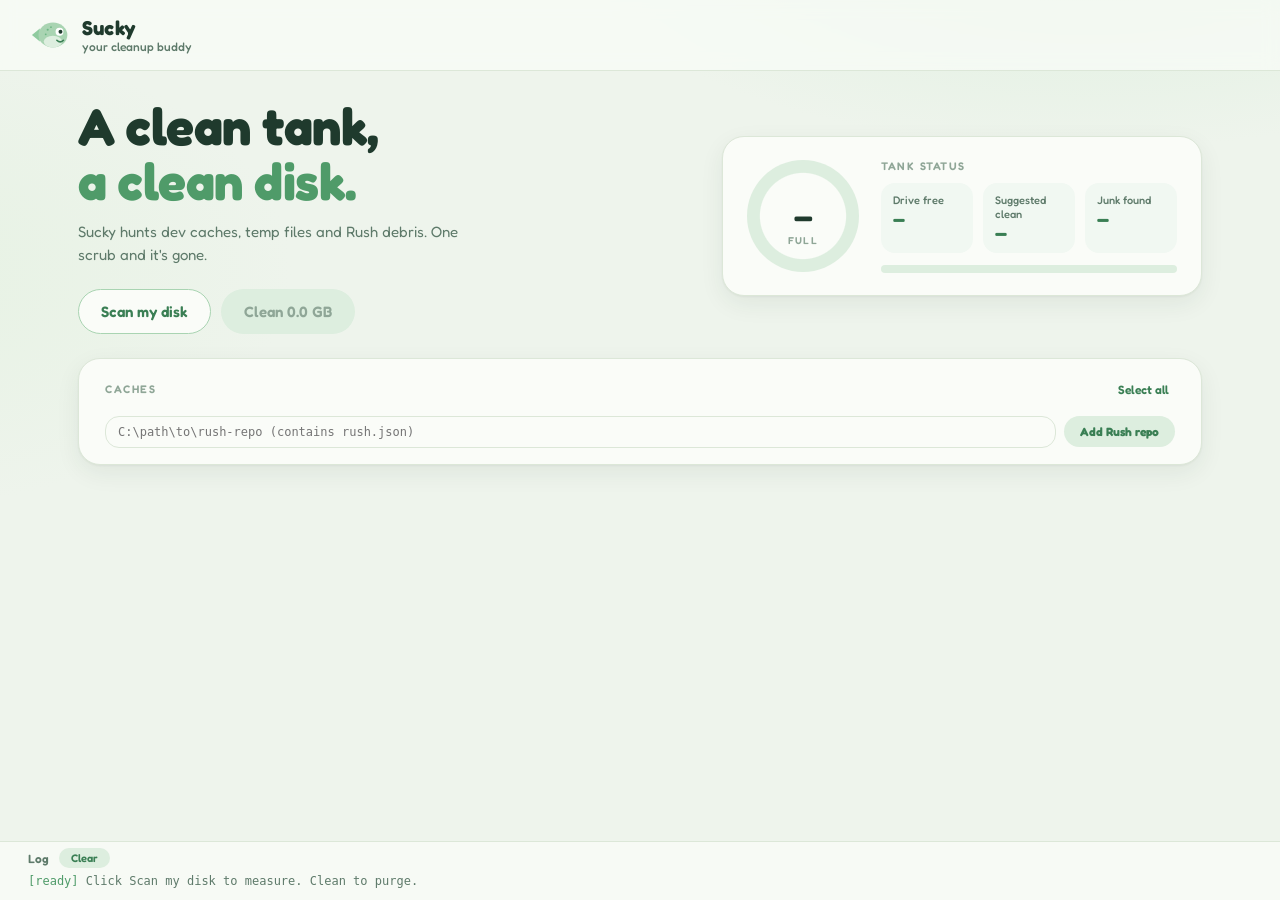
==== src/index.html @ c47ea3a5 "Rewrite as Tauri v2 app (soft-green design, real cache scan/clean backend)" ====
<!doctype html>
<html lang="en">
<head>
<meta charset="utf-8">
<meta name="viewport" content="width=device-width, initial-scale=1">
<title>Sucky — Cache Cleaner</title>
<style>
  /* ---------- Design tokens: soft green ---------- */
  @font-face {
    font-family: "Fredoka";
    src: url("fredoka-variable.ttf") format("truetype");
    font-weight: 300 700;
    font-display: swap;
  }
  :root {
    --bg:          #EEF4EC;
    --bg-2:        #E4EEE1;
    --surface:     #FAFCF8;
    --line:        #DCE7D8;
    --ink:         #1F3A2D;
    --ink-soft:    #5E7A6A;
    --ink-faint:   #8FA697;

    --green-50:    #F1F8F2;
    --green-100:   #DDEEDF;
    --green-300:   #A9D4B2;
    --green-500:   #6DB784;
    --green-600:   #4F9B69;
    --green-700:   #3A7F54;

    --warn-bg:     #FFF4DC;
    --warn-ink:    #9A6A12;
    --danger:      #D9694A;

    --radius-lg:   22px;
    --radius-md:   14px;
    --shadow:      0 1px 2px rgba(31,58,45,.05), 0 8px 24px rgba(31,58,45,.07);
    --font: "Fredoka", "Nunito", "Segoe UI Variable", "Segoe UI", system-ui, sans-serif;
    --mono: "Cascadia Mono", "JetBrains Mono", Consolas, monospace;
  }

  * { box-sizing: border-box; margin: 0; }
  html, body { height: 100%; }
  body {
    font-family: var(--font);
    color: var(--ink);
    background:
      radial-gradient(900px 400px at 85% -10%, #DCEFDD 0%, transparent 60%),
      radial-gradient(700px 400px at -10% 30%, #E6F2E3 0%, transparent 60%),
      var(--bg);
    display: flex; flex-direction: column;
    -webkit-font-smoothing: antialiased;
    user-select: none;
  }

  /* ---------- Top bar ---------- */
  .topbar {
    display: flex; align-items: center; gap: 12px;
    padding: 14px 28px;
    background: rgba(250,252,248,.7);
    backdrop-filter: blur(8px);
    border-bottom: 1px solid var(--line);
  }
  .brand-mark { width: 42px; height: 42px; flex: none; }
  .brand h1 { font-size: 20px; font-weight: 700; letter-spacing: .2px; line-height: 1.1; }
  .brand p  { font-size: 12px; color: var(--ink-soft); font-weight: 500; }

  /* ---------- Layout ---------- */
  main {
    flex: 1; overflow: auto;
    width: min(1180px, 100%); margin: 0 auto;
    padding: 28px 28px 12px;
    display: grid; gap: 24px;
    align-content: start;
  }
  .hero {
    display: grid; grid-template-columns: 1fr minmax(340px, 480px);
    gap: 28px; align-items: center;
  }
  @media (max-width: 860px) { .hero { grid-template-columns: 1fr; } }

  .hero h2 {
    font-size: clamp(34px, 4.4vw, 52px);
    line-height: 1.05; font-weight: 700; letter-spacing: -.5px;
  }
  .hero h2 span { color: var(--green-600); }
  .hero p { margin-top: 12px; color: var(--ink-soft); font-size: 15px; line-height: 1.55; max-width: 46ch; }

  .actions { display: flex; gap: 10px; margin-top: 22px; flex-wrap: wrap; }
  .btn {
    font: inherit; font-weight: 600; font-size: 15px;
    padding: 12px 22px; border-radius: 999px; border: 1.5px solid transparent;
    cursor: pointer; transition: transform .12s ease, box-shadow .2s ease, background .2s ease;
  }
  .btn:active { transform: translateY(1px) scale(.99); }
  .btn:focus-visible { outline: 3px solid var(--green-300); outline-offset: 2px; }
  .btn-ghost { background: var(--surface); color: var(--green-700); border-color: var(--green-300); }
  .btn-ghost:hover { background: var(--green-50); }
  .btn-primary {
    background: linear-gradient(180deg, var(--green-500), var(--green-600));
    color: #fff; box-shadow: 0 6px 16px rgba(79,155,105,.35);
  }
  .btn-primary:hover { box-shadow: 0 8px 22px rgba(79,155,105,.45); transform: translateY(-1px); }
  .btn-primary:disabled { background: var(--green-100); color: var(--ink-faint); box-shadow: none; cursor: not-allowed; transform: none; }

  /* ---------- Tank status card ---------- */
  .tank {
    background: var(--surface); border: 1px solid var(--line);
    border-radius: var(--radius-lg); box-shadow: var(--shadow);
    padding: 22px 24px;
    display: grid; grid-template-columns: auto 1fr; gap: 22px; align-items: center;
  }
  .gauge {
    --pct: 99;
    width: 112px; height: 112px; border-radius: 50%;
    background:
      radial-gradient(closest-side, var(--surface) 76%, transparent 78% 100%),
      conic-gradient(var(--gauge-color, var(--danger)) calc(var(--pct) * 1%), var(--green-100) 0);
    display: grid; place-items: center; position: relative;
    transition: background .8s ease;
  }
  .gauge b { font-size: 28px; line-height: 1; }
  .gauge small {
    position: absolute; bottom: 26px; font-size: 10px; letter-spacing: .12em;
    text-transform: uppercase; color: var(--ink-faint); font-weight: 600;
  }
  .tank-head { font-size: 11px; letter-spacing: .14em; text-transform: uppercase; color: var(--ink-faint); font-weight: 600; margin-bottom: 10px; }
  .stats { display: grid; grid-template-columns: repeat(3, 1fr); gap: 10px; }
  .stat { background: var(--green-50); border-radius: var(--radius-md); padding: 10px 12px; }
  .stat span { display: block; font-size: 11px; color: var(--ink-soft); font-weight: 500; }
  .stat strong { font-size: 18px; color: var(--green-700); font-variant-numeric: tabular-nums; }
  .bar { height: 8px; border-radius: 99px; background: var(--green-100); margin-top: 12px; overflow: hidden; }
  .bar i { display: block; height: 100%; width: 0%; border-radius: inherit; background: linear-gradient(90deg, var(--green-300), var(--green-500)); transition: width .5s ease; }

  /* ---------- Cache list ---------- */
  .panel {
    background: var(--surface); border: 1px solid var(--line);
    border-radius: var(--radius-lg); box-shadow: var(--shadow);
    padding: 8px 12px 12px;
  }
  .panel-head {
    display: flex; justify-content: space-between; align-items: center;
    padding: 14px 14px 8px;
    font-size: 11px; letter-spacing: .14em; text-transform: uppercase; color: var(--ink-faint); font-weight: 600;
  }
  .panel-head button { font: inherit; font-size: 12px; letter-spacing: 0; text-transform: none; color: var(--green-700); background: none; border: 0; cursor: pointer; font-weight: 600; }
  .panel-head button:hover { text-decoration: underline; }

  .row {
    display: grid; grid-template-columns: 28px 1fr auto auto; gap: 14px; align-items: center;
    padding: 14px; border-radius: var(--radius-md);
    transition: background .15s ease; cursor: pointer;
  }
  .row + .row { margin-top: 2px; }
  .row:hover { background: var(--green-50); }
  .row.is-on { background: var(--green-50); }
  .row.unavailable { opacity: .75; }

  /* custom checkbox */
  .check { appearance: none; width: 22px; height: 22px; border-radius: 7px; border: 2px solid var(--green-300); background: var(--surface); display: grid; place-items: center; cursor: pointer; transition: all .15s ease; }
  .check::after { content: ""; width: 10px; height: 6px; border-left: 2.5px solid #fff; border-bottom: 2.5px solid #fff; transform: rotate(-45deg) scale(0); transition: transform .15s ease; margin-top: -2px; }
  .check:checked { background: var(--green-600); border-color: var(--green-600); }
  .check:checked::after { transform: rotate(-45deg) scale(1); }
  .check:focus-visible { outline: 3px solid var(--green-300); outline-offset: 2px; }
  .check:disabled { border-color: var(--line); cursor: not-allowed; }

  .row-title { font-weight: 600; font-size: 15px; }
  .row-path  { font-family: var(--mono); font-size: 11.5px; color: var(--ink-faint); margin-top: 3px; overflow: hidden; text-overflow: ellipsis; white-space: nowrap; }
  .chip { font-size: 11.5px; font-weight: 600; padding: 4px 10px; border-radius: 99px; background: var(--warn-bg); color: var(--warn-ink); white-space: nowrap; }
  .size { min-width: 88px; text-align: right; font-weight: 600; color: var(--ink-soft); font-variant-numeric: tabular-nums; }

  /* Rush repos section */
  .rush-head { display: flex; gap: 8px; align-items: center; padding: 10px 14px 4px; }
  .rush-head input {
    flex: 1; font: 12px var(--mono); padding: 8px 12px; border-radius: var(--radius-md);
    border: 1.5px solid var(--line); background: var(--surface); color: var(--ink); outline: none;
  }
  .rush-head input:focus { border-color: var(--green-300); }
  .rush-head button { font: inherit; font-size: 12px; font-weight: 700; padding: 8px 16px; border-radius: 99px; border: 0; background: var(--green-100); color: var(--green-700); cursor: pointer; }
  .rush-head button:hover { background: var(--green-300); }
  .remove-rush { font: inherit; font-size: 13px; font-weight: 700; color: var(--ink-faint); background: none; border: 0; cursor: pointer; padding: 4px 8px; border-radius: 8px; }
  .remove-rush:hover { color: var(--danger); background: var(--warn-bg); }

  /* ---------- Confirm modal ---------- */
  .modal-backdrop {
    position: fixed; inset: 0; background: rgba(31,58,45,.35); backdrop-filter: blur(2px);
    display: none; place-items: center; z-index: 10;
  }
  .modal-backdrop.show { display: grid; animation: fade .15s ease; }
  @keyframes fade { from { opacity: 0 } to { opacity: 1 } }
  .modal {
    background: var(--surface); border-radius: var(--radius-lg); box-shadow: 0 24px 60px rgba(31,58,45,.35);
    padding: 24px 26px; width: min(480px, 90vw); border: 1px solid var(--line);
  }
  .modal h3 { font-size: 18px; letter-spacing: -.2px; }
  .modal ul { margin: 12px 0; padding-left: 18px; color: var(--ink-soft); font-size: 13px; }
  .modal ul li { margin: 3px 0; }
  .modal-total { font-weight: 700; font-size: 15px; color: var(--green-700); margin-bottom: 6px; }
  .modal-actions { display: flex; gap: 10px; justify-content: flex-end; margin-top: 14px; }
  .btn-danger { background: var(--danger); color: #fff; }

  /* ---------- Log ---------- */
  .log { border-top: 1px solid var(--line); background: rgba(250,252,248,.8); }
  .log-bar { display: flex; align-items: center; gap: 10px; padding: 6px 28px; font-size: 12px; color: var(--ink-soft); font-weight: 600; }
  .log-bar button { font: inherit; font-size: 11px; font-weight: 600; background: var(--green-100); color: var(--green-700); border: 0; border-radius: 99px; padding: 3px 12px; cursor: pointer; }
  .log pre { font-family: var(--mono); font-size: 12px; color: var(--ink-soft); padding: 0 28px 12px; max-height: 84px; overflow: auto; }
  .log pre em { color: var(--green-600); font-style: normal; }
</style>
</head>
<body>

<header class="topbar">
  <svg class="brand-mark" viewBox="0 0 64 64" aria-hidden="true">
    <path d="M6 32 L18 22 L18 42 Z" fill="#8FCB9F"/>
    <ellipse cx="38" cy="32" rx="22" ry="19" fill="#A9D4B2"/>
    <ellipse cx="38" cy="42" rx="14" ry="9" fill="#DDEEDF"/>
    <circle cx="48" cy="27" r="6" fill="#fff"/><circle cx="49.5" cy="27" r="3" fill="#1F3A2D"/>
    <path d="M44 40 q5 5 10 0" stroke="#3A7F54" stroke-width="2.5" fill="none" stroke-linecap="round"/>
    <circle cx="30" cy="24" r="1.6" fill="#6DB784"/><circle cx="35" cy="20" r="1.3" fill="#6DB784"/><circle cx="27" cy="31" r="1.4" fill="#6DB784"/>
  </svg>
  <div class="brand">
    <h1>Sucky</h1>
    <p>your cleanup buddy</p>
  </div>
</header>

<main>
  <section class="hero">
    <div>
      <h2>A clean tank,<br><span>a clean disk.</span></h2>
      <p>Sucky hunts dev caches, temp files and Rush debris. One scrub and it's gone.</p>
      <div class="actions">
        <button class="btn btn-ghost" id="scan">Scan my disk</button>
        <button class="btn btn-primary" id="clean" disabled>Clean 0.0 GB</button>
      </div>
    </div>

    <aside class="tank" aria-label="Tank status">
      <div class="gauge" id="gauge" style="--pct:0">
        <b id="gaugePct">—</b><small>Full</small>
      </div>
      <div>
        <div class="tank-head">Tank status</div>
        <div class="stats">
          <div class="stat"><span>Drive free</span><strong id="free">—</strong></div>
          <div class="stat"><span>Suggested clean</span><strong id="sugg">—</strong></div>
          <div class="stat"><span>Junk found</span><strong id="junk">—</strong></div>
        </div>
        <div class="bar"><i id="bar"></i></div>
      </div>
    </aside>
  </section>

  <section class="panel" aria-label="Caches">
    <div class="panel-head">
      <span>Caches</span>
      <button id="toggleAll" type="button">Select all</button>
    </div>
    <div id="rows"></div>
    <div class="rush-head">
      <input id="repoInput" placeholder="C:\path\to\rush-repo (contains rush.json)" spellcheck="false">
      <button id="addRepo" type="button">Add Rush repo</button>
    </div>
    <div id="rushRows"></div>
  </section>
</main>

<footer class="log">
  <div class="log-bar">Log <button type="button" id="clearLog">Clear</button></div>
  <pre id="log"><em>[ready]</em> Click Scan my disk to measure. Clean to purge.</pre>
</footer>

<!-- Confirm modal -->
<div class="modal-backdrop" id="modal" role="dialog" aria-modal="true" aria-label="Confirm clean">
  <div class="modal">
    <h3>Scrub these? This can't be undone.</h3>
    <ul id="modalList"></ul>
    <div class="modal-total" id="modalTotal"></div>
    <div class="modal-actions">
      <button class="btn btn-ghost" id="modalCancel" type="button">Keep</button>
      <button class="btn btn-primary btn-danger" id="modalConfirm" type="button">Scrub it</button>
    </div>
  </div>
</div>

<script>
  const { invoke } = window.__TAURI__.core;
  const $ = (id) => document.getElementById(id);
  const fmtSize = (b) => {
    const KB = 1024, MB = KB * 1024, GB = MB * 1024;
    if (b >= GB) return (b / GB).toFixed(1) + ' GB';
    if (b >= MB) return (b / MB).toFixed(1) + ' MB';
    if (b >= KB) return (b / KB).toFixed(1) + ' KB';
    return b + ' B';
  };
  const stamp = () => new Date().toLocaleTimeString('en-GB', { hour12: false });
  const log = (msg) => { const pre = $('log'); pre.innerHTML += `\n<em>[${stamp()}]</em> ${msg}`; pre.scrollTop = pre.scrollHeight; };

  let state = { targets: [], rushRepos: [], driveTotal: 0, driveFree: 0, busy: false };

  function selectedBytes() {
    let t = state.targets.filter(t => t.checked && t.available).reduce((s, t) => s + (t.sizeBytes || 0), 0);
    t += state.rushRepos.filter(r => r.checked).reduce((s, r) => s + (r.sizeBytes || 0), 0);
    return t;
  }
  function suggestedBytes() {
    const big = (b) => (b || 0) >= 100 * 1024 * 1024;
    let t = state.targets.filter(t => t.available && big(t.sizeBytes)).reduce((s, t) => s + t.sizeBytes, 0);
    t += state.rushRepos.filter(r => big(r.sizeBytes)).reduce((s, r) => s + r.sizeBytes, 0);
    return t;
  }
  function totalBytes() {
    return state.targets.reduce((s, t) => s + (t.sizeBytes || 0), 0) + state.rushRepos.reduce((s, r) => s + (r.sizeBytes || 0), 0);
  }

  function renderGauge() {
    const total = state.driveTotal, free = state.driveFree;
    if (!total) return;
    const used = Math.max(0, total - free);
    const pct = Math.round((used / total) * 100);
    const gauge = $('gauge');
    gauge.style.setProperty('--pct', pct);
    gauge.style.setProperty('--gauge-color', pct >= 90 ? 'var(--danger)' : 'var(--green-500)');
    $('gaugePct').textContent = pct + '%';
    $('free').textContent = fmtSize(free);
    $('sugg').textContent = fmtSize(suggestedBytes());
    $('junk').textContent = fmtSize(totalBytes());
    const bar = $('bar'); bar.style.width = Math.min(100, (totalBytes() / Math.max(total, 1)) * 100 * 2) + '%';
  }

  function updateCleanButton() {
    const sel = selectedBytes();
    $('clean').textContent = `Clean ${(sel / 1e9).toFixed(1)} GB`;
    $('clean').disabled = sel === 0 || state.busy;
  }

  function renderRows() {
    const container = $('rows');
    container.innerHTML = '';
    for (const t of state.targets) {
      const row = document.createElement('label');
      row.className = 'row' + (t.checked ? ' is-on' : '') + (t.available ? '' : ' unavailable');
      row.innerHTML = `
        <input class="check" type="checkbox" ${t.checked ? 'checked' : ''} ${t.available ? '' : 'disabled'}>
        <div>
          <div class="row-title">${t.label}${t.note ? ` <span style="color:var(--ink-faint);font-weight:500">${t.note}</span>` : ''}</div>
          ${t.path ? `<div class="row-path">${t.path}</div>` : ''}
        </div>
        <span>${t.available ? '' : '<span class="chip">unavailable</span>'}</span>
        <span class="size">${t.sizeBytes != null ? fmtSize(t.sizeBytes) + ' · ' + (t.fileCount ?? 0).toLocaleString() + ' files' : '—'}</span>`;
      const box = row.querySelector('.check');
      box.addEventListener('change', () => { t.checked = box.checked; row.classList.toggle('is-on', t.checked); updateCleanButton(); renderGauge(); });
      container.appendChild(row);
    }

    const rush = $('rushRows');
    rush.innerHTML = '';
    for (const r of state.rushRepos) {
      const row = document.createElement('label');
      row.className = 'row' + (r.checked ? ' is-on' : '');
      row.innerHTML = `
        <input class="check" type="checkbox" ${r.checked ? 'checked' : ''}>
        <div>
          <div class="row-title">Rush repo</div>
          <div class="row-path">${r.path}</div>
        </div>
        <button class="remove-rush" type="button" title="Remove from list">✕</button>
        <span class="size">${r.sizeBytes != null ? fmtSize(r.sizeBytes) + ' · ' + (r.fileCount ?? 0).toLocaleString() + ' files' : '—'}</span>`;
      const box = row.querySelector('.check');
      box.addEventListener('change', () => { r.checked = box.checked; row.classList.toggle('is-on', r.checked); updateCleanButton(); renderGauge(); });
      row.querySelector('.remove-rush').addEventListener('click', async (e) => {
        e.preventDefault();
        await invoke('remove_rush_repo', { path: r.path });
        log(`removed repo ${r.path}`);
        await scan();
      });
      rush.appendChild(row);
    }
  }

  async function scan() {
    if (state.busy) return;
    state.busy = true;
    $('scan').disabled = true;
    $('clean').disabled = true;
    $('scan').textContent = 'Scanning…';
    try {
      const r = await invoke('scan_targets');
      state.targets = r.targets;
      state.rushRepos = r.rush_repos;
      state.driveTotal = r.drive_total ?? 0;
      state.driveFree = r.drive_free ?? 0;
      renderRows();
      renderGauge();
      updateCleanButton();
      log('scan complete');
    } catch (e) {
      log('scan failed: ' + e);
    } finally {
      state.busy = false;
      $('scan').disabled = false;
      $('scan').textContent = 'Scan my disk';
      updateCleanButton();
    }
  }

  function openConfirm() {
    const items = [
      ...state.targets.filter(t => t.checked && t.available).map(t => `${t.label} — ${fmtSize(t.sizeBytes || 0)}`),
      ...state.rushRepos.filter(r => r.checked).map(r => `rush purge: ${r.path} — ${fmtSize(r.sizeBytes || 0)}`),
    ];
    $('modalList').innerHTML = items.map(i => `<li>${i}</li>`).join('');
    $('modalTotal').textContent = `Total: ${fmtSize(selectedBytes())}`;
    $('modal').classList.add('show');
  }
  const closeModal = () => $('modal').classList.remove('show');

  async function clean() {
    if (state.busy) return;
    state.busy = true;
    $('modalConfirm').disabled = true;
    $('modalConfirm').textContent = 'Scrubbing…';
    const payload = {
      targetIds: state.targets.filter(t => t.checked && t.available).map(t => t.id),
      rushRepos: state.rushRepos.filter(r => r.checked).map(r => r.path),
    };
    try {
      const r = await invoke('clean_targets', payload);
      for (const line of r.lines) log(line);
      log(`<em>Sucky scrubbed ${fmtSize(r.total_freed)} of junk</em>`);
    } catch (e) {
      log('clean failed: ' + e);
    } finally {
      state.busy = false;
      $('modalConfirm').disabled = false;
      $('modalConfirm').textContent = 'Scrub it';
      closeModal();
      await scan();
    }
  }

  $('scan').addEventListener('click', scan);
  $('clean').addEventListener('click', openConfirm);
  $('modalCancel').addEventListener('click', closeModal);
  $('modalConfirm').addEventListener('click', clean);
  $('modal').addEventListener('click', (e) => { if (e.target === $('modal')) closeModal(); });
  $('clearLog').addEventListener('click', () => { $('log').textContent = ''; });
  $('addRepo').addEventListener('click', async () => {
    const input = $('repoInput');
    const path = input.value.trim().replace(/^"|"$/g, '');
    if (!path) return;
    try { await invoke('add_rush_repo', { path }); input.value = ''; log(`added repo ${path}`); await scan(); }
    catch (e) { log('add repo failed: ' + e); }
  });
  $('toggleAll').addEventListener('click', () => {
    const boxes = state.targets.filter(t => t.available);
    const allOn = boxes.every(t => t.checked) && state.rushRepos.every(r => r.checked);
    state.targets.forEach(t => { if (t.available) t.checked = !allOn; });
    state.rushRepos.forEach(r => r.checked = !allOn);
    renderRows(); updateCleanButton(); renderGauge();
  });

  scan(); // auto-scan on launch
</script>
</body>
</html>
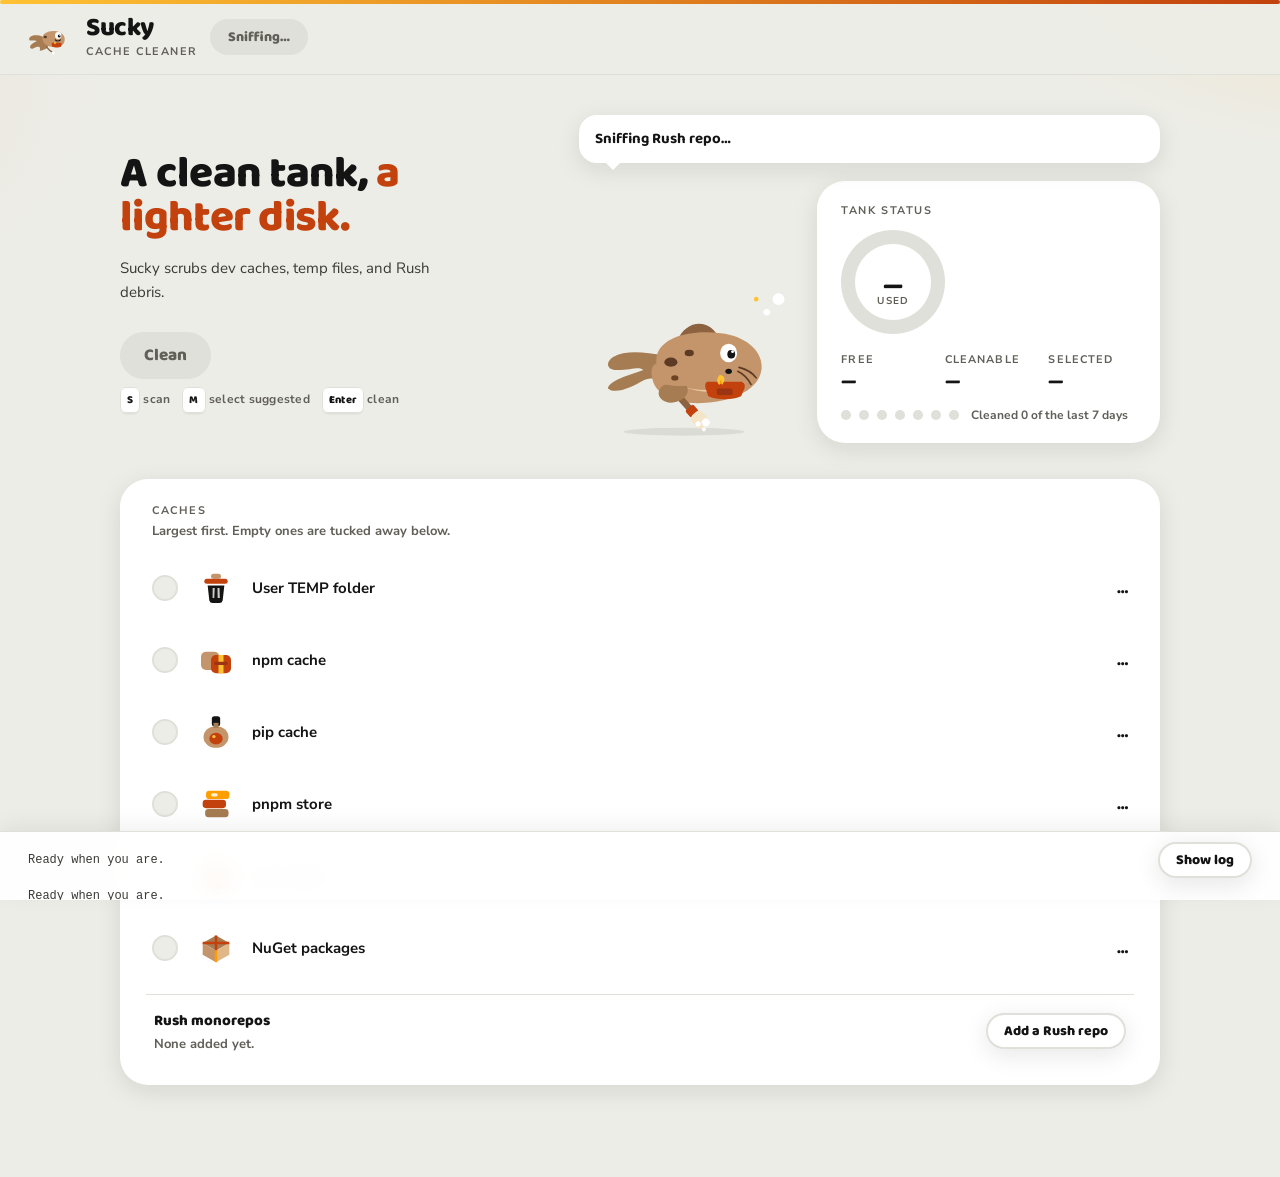
==== commit 240f5c13: "Ship the Clucky cleaner and a page that installs it. The desktop app is honest about a full disk, an" ====
--- a/src/index.html
+++ b/src/index.html
@@ -3,464 +3,2033 @@
 <head>
 <meta charset="utf-8">
 <meta name="viewport" content="width=device-width, initial-scale=1">
+<meta name="theme-color" content="#EDEDE7">
 <title>Sucky — Cache Cleaner</title>
+<link rel="icon" href="assets/mark.svg">
+<link rel="stylesheet" href="fonts/fonts.css">
 <style>
-  /* ---------- Design tokens: soft green ---------- */
-  @font-face {
-    font-family: "Fredoka";
-    src: url("fredoka-variable.ttf") format("truetype");
-    font-weight: 300 700;
-    font-display: swap;
-  }
   :root {
-    --bg:          #EEF4EC;
-    --bg-2:        #E4EEE1;
-    --surface:     #FAFCF8;
-    --line:        #DCE7D8;
-    --ink:         #1F3A2D;
-    --ink-soft:    #5E7A6A;
-    --ink-faint:   #8FA697;
-
-    --green-50:    #F1F8F2;
-    --green-100:   #DDEEDF;
-    --green-300:   #A9D4B2;
-    --green-500:   #6DB784;
-    --green-600:   #4F9B69;
-    --green-700:   #3A7F54;
-
-    --warn-bg:     #FFF4DC;
-    --warn-ink:    #9A6A12;
-    --danger:      #D9694A;
-
-    --radius-lg:   22px;
-    --radius-md:   14px;
-    --shadow:      0 1px 2px rgba(31,58,45,.05), 0 8px 24px rgba(31,58,45,.07);
-    --font: "Fredoka", "Nunito", "Segoe UI Variable", "Segoe UI", system-ui, sans-serif;
+    --paper: #EDEDE7;
+    --panel: #FFFFFF;
+    --ink: #141414;
+    --text: #3A3A35;
+    --muted: #605F58;
+    --flame: #FF9E00;
+    --flame-yellow: #FFC233;
+    --ember: #C2410C;
+    --ember-dark: #9A3412;
+    --leaf: #2FA84F;
+    --red: #D64533;
+    --hairline: #E0E0DA;
+    --wash: #FFF6EA;
+    --shadow: 0 6px 24px rgba(20, 20, 20, 0.10);
+    --display: "Baloo 2", Anybody, Quicksand, "Trebuchet MS", sans-serif;
+    --body: "Nunito Sans", Quicksand, "Segoe UI", sans-serif;
     --mono: "Cascadia Mono", "JetBrains Mono", Consolas, monospace;
   }
-
-  * { box-sizing: border-box; margin: 0; }
-  html, body { height: 100%; }
+  @property --pct {
+    syntax: "<number>";
+    inherits: true;
+    initial-value: 0;
+  }
+  * { box-sizing: border-box; }
   body {
-    font-family: var(--font);
-    color: var(--ink);
+    margin: 0;
+    min-height: 100vh;
+    padding-bottom: 60px;
+    font-family: var(--body);
+    font-size: 15px;
+    color: var(--text);
     background:
-      radial-gradient(900px 400px at 85% -10%, #DCEFDD 0%, transparent 60%),
-      radial-gradient(700px 400px at -10% 30%, #E6F2E3 0%, transparent 60%),
-      var(--bg);
-    display: flex; flex-direction: column;
+      radial-gradient(880px 460px at 112% -12%, rgba(255, 158, 0, 0.18), transparent 58%),
+      radial-gradient(640px 480px at -18% 8%, rgba(194, 65, 12, 0.07), transparent 52%),
+      var(--paper);
+    background-attachment: fixed;
     -webkit-font-smoothing: antialiased;
     user-select: none;
   }
-
-  /* ---------- Top bar ---------- */
+  ::selection { background: #FFD27A; color: var(--ink); }
+  button, input { font: inherit; color: inherit; }
+
+  .scrub-bar {
+    position: fixed; inset: 0 0 auto 0; height: 4px; z-index: 40;
+    pointer-events: none; opacity: 0; overflow: hidden;
+  }
+  body.busy .scrub-bar { opacity: 1; }
+  .scrub-bar i {
+    display: block; height: 100%; width: 32%;
+    background: linear-gradient(90deg, var(--flame-yellow), var(--ember));
+    border-radius: 99px;
+    animation: load 1.05s ease-in-out infinite;
+  }
+  body.scanning .scrub-bar i {
+    width: 100%;
+    transform-origin: left center;
+    animation: scanfill 3s linear forwards;
+  }
+  @keyframes load {
+    0% { transform: translateX(-130%); }
+    100% { transform: translateX(420%); }
+  }
+  @keyframes scanfill {
+    from { transform: scaleX(0); }
+    to { transform: scaleX(1); }
+  }
+
   .topbar {
+    position: sticky; top: 0; z-index: 6;
     display: flex; align-items: center; gap: 12px;
     padding: 14px 28px;
-    background: rgba(250,252,248,.7);
-    backdrop-filter: blur(8px);
-    border-bottom: 1px solid var(--line);
-  }
-  .brand-mark { width: 42px; height: 42px; flex: none; }
-  .brand h1 { font-size: 20px; font-weight: 700; letter-spacing: .2px; line-height: 1.1; }
-  .brand p  { font-size: 12px; color: var(--ink-soft); font-weight: 500; }
-
-  /* ---------- Layout ---------- */
+    background: rgba(237, 237, 231, 0.88);
+    backdrop-filter: blur(12px);
+    border-bottom: 1px solid var(--hairline);
+  }
+  .brand-mark { width: 46px; height: 46px; flex: none; }
+  .brand h1 {
+    margin: 0;
+    font-family: var(--display);
+    font-weight: 800;
+    font-size: 26px;
+    letter-spacing: -0.4px;
+    line-height: 1;
+    color: var(--ink);
+  }
+  .brand p {
+    margin: 3px 0 0;
+    font-size: 11px;
+    font-weight: 700;
+    letter-spacing: 0.14em;
+    text-transform: uppercase;
+    color: var(--muted);
+  }
+  .topbar .meta { margin-left: auto; font-size: 12px; font-weight: 700; color: var(--muted); }
+
   main {
-    flex: 1; overflow: auto;
-    width: min(1180px, 100%); margin: 0 auto;
-    padding: 28px 28px 12px;
-    display: grid; gap: 24px;
+    width: min(1120px, 100%);
+    margin: 0 auto;
+    padding: 40px 40px 32px;
+    display: grid;
+    gap: 36px;
     align-content: start;
   }
+
   .hero {
-    display: grid; grid-template-columns: 1fr minmax(340px, 480px);
-    gap: 28px; align-items: center;
-  }
-  @media (max-width: 860px) { .hero { grid-template-columns: 1fr; } }
-
+    display: grid;
+    grid-template-columns: minmax(280px, 0.85fr) minmax(520px, 1.2fr);
+    gap: 48px;
+    align-items: center;
+  }
   .hero h2 {
-    font-size: clamp(34px, 4.4vw, 52px);
-    line-height: 1.05; font-weight: 700; letter-spacing: -.5px;
-  }
-  .hero h2 span { color: var(--green-600); }
-  .hero p { margin-top: 12px; color: var(--ink-soft); font-size: 15px; line-height: 1.55; max-width: 46ch; }
-
-  .actions { display: flex; gap: 10px; margin-top: 22px; flex-wrap: wrap; }
+    margin: 0;
+    font-family: var(--display);
+    font-weight: 800;
+    font-size: clamp(34px, 4vw, 44px);
+    line-height: 1.02;
+    letter-spacing: -0.7px;
+    color: var(--ink);
+  }
+  .hero h2 em { font-style: normal; color: var(--ember); }
+  .hero h2.tone-high em { color: var(--red); }
+  .hero h2.tone-mid em { color: var(--ember-dark); }
+  .warn {
+    margin: 14px 0 0;
+    font-size: 13px;
+    font-weight: 700;
+    color: var(--text);
+  }
+  .hero .sub {
+    margin: 16px 0 0;
+    max-width: 36ch;
+    color: var(--text);
+    line-height: 1.55;
+  }
+  .actions { display: flex; flex-wrap: wrap; align-items: center; gap: 12px; margin-top: 28px; }
+  .sel-line {
+    margin: 12px 0 0;
+    font-size: 13px;
+    font-weight: 700;
+    color: var(--text);
+  }
+  .sel-line b { color: var(--ink); font-variant-numeric: tabular-nums; }
+  .hint {
+    margin: 12px 0 0;
+    display: flex; flex-wrap: wrap; align-items: center; gap: 6px;
+    font-size: 12px;
+    color: var(--muted);
+    font-weight: 700;
+    letter-spacing: 0.02em;
+  }
+  .hint kbd {
+    font-family: var(--display);
+    font-size: 11px;
+    font-weight: 800;
+    line-height: 1;
+    padding: 3px 6px;
+    border-radius: 6px;
+    background: var(--panel);
+    color: var(--ink);
+    border: 1px solid var(--hairline);
+    box-shadow: 0 1.5px 0 var(--hairline);
+  }
+  .hint em { font-style: normal; margin-right: 6px; }
+
+  .result {
+    margin-top: 18px;
+    padding: 14px 16px;
+    border-radius: 18px;
+    background: var(--panel);
+    box-shadow: var(--shadow);
+    border-left: 4px solid var(--leaf);
+    display: none;
+  }
+  .result.show { display: block; }
+  .result-head {
+    font-family: var(--display);
+    font-weight: 800;
+    font-size: 16px;
+    color: var(--ink);
+    margin: 0;
+  }
+  .result-sub { margin: 4px 0 0; font-size: 13px; color: var(--text); }
+  .result details { margin-top: 8px; }
+  .result summary {
+    cursor: pointer;
+    font-family: var(--display);
+    font-weight: 700;
+    font-size: 13px;
+    color: var(--ember);
+  }
+  .result ul { margin: 8px 0 0; padding: 0; list-style: none; display: grid; gap: 4px; }
+  .result li {
+    display: flex; gap: 10px; align-items: baseline;
+    font-size: 13px;
+    color: var(--text);
+  }
+  .result li b { font-family: var(--display); font-weight: 800; color: var(--ink); }
+  .result li span { margin-left: auto; font-variant-numeric: tabular-nums; font-weight: 700; }
+
   .btn {
-    font: inherit; font-weight: 600; font-size: 15px;
-    padding: 12px 22px; border-radius: 999px; border: 1.5px solid transparent;
-    cursor: pointer; transition: transform .12s ease, box-shadow .2s ease, background .2s ease;
-  }
-  .btn:active { transform: translateY(1px) scale(.99); }
-  .btn:focus-visible { outline: 3px solid var(--green-300); outline-offset: 2px; }
-  .btn-ghost { background: var(--surface); color: var(--green-700); border-color: var(--green-300); }
-  .btn-ghost:hover { background: var(--green-50); }
-  .btn-primary {
-    background: linear-gradient(180deg, var(--green-500), var(--green-600));
-    color: #fff; box-shadow: 0 6px 16px rgba(79,155,105,.35);
-  }
-  .btn-primary:hover { box-shadow: 0 8px 22px rgba(79,155,105,.45); transform: translateY(-1px); }
-  .btn-primary:disabled { background: var(--green-100); color: var(--ink-faint); box-shadow: none; cursor: not-allowed; transform: none; }
-
-  /* ---------- Tank status card ---------- */
+    font-family: var(--display);
+    font-weight: 800;
+    font-size: 17px;
+    line-height: 1;
+    padding: 13px 22px;
+    border-radius: 999px;
+    border: 2px solid transparent;
+    background: transparent;
+    cursor: pointer;
+    transition: transform .12s ease, background .15s ease, box-shadow .15s ease;
+  }
+  .btn:hover { transform: translateY(-1px); }
+  .btn:active { transform: translateY(1px) scale(0.98); }
+  .btn:focus-visible { outline: 3px solid var(--flame); outline-offset: 2px; }
+  .btn:disabled {
+    background: var(--hairline) !important;
+    color: var(--muted) !important;
+    border-color: transparent !important;
+    box-shadow: none !important;
+    cursor: not-allowed;
+    transform: none;
+  }
+  .btn-primary { background: var(--ember); color: #fff; }
+  .btn-primary:hover { background: var(--ember-dark); }
+  .btn-secondary {
+    background: var(--panel);
+    color: var(--ink);
+    border-color: var(--hairline);
+    box-shadow: var(--shadow);
+  }
+  .btn-secondary:hover { border-color: #C8C8C0; }
+  .btn-danger { background: var(--red); color: #fff; }
+  .btn-danger:hover { background: #B83828; }
+  .btn-sm { font-size: 14px; padding: 9px 16px; }
+  .btn-text {
+    font-family: var(--display);
+    font-weight: 700;
+    font-size: 14px;
+    background: none;
+    border: 0;
+    color: var(--ink);
+    cursor: pointer;
+    padding: 4px 2px;
+  }
+  .btn-text:hover { color: var(--ember); }
+
+  .stage {
+    display: grid;
+    grid-template-columns: 210px minmax(0, 1fr);
+    gap: 18px 28px;
+    align-items: end;
+  }
+  .buddy { display: contents; }
+  .speech { grid-column: 1 / -1; }
+  .mascot { grid-column: 1; grid-row: 2; }
+  .tank { grid-column: 2; grid-row: 2; }
+  .speech {
+    margin: 0;
+    background: var(--panel);
+    color: var(--ink);
+    font-family: var(--display);
+    font-weight: 700;
+    font-size: 15px;
+    line-height: 1.35;
+    padding: 14px 16px;
+    border-radius: 18px;
+    box-shadow: var(--shadow);
+    position: relative;
+  }
+  .speech.pop { animation: pop .28s ease; }
+  .speech::after {
+    content: "";
+    position: absolute;
+    left: 26px;
+    bottom: -7px;
+    border-width: 8px 8px 0;
+    border-style: solid;
+    border-color: #fff transparent transparent;
+  }
+  @keyframes pop { from { transform: scale(.96); } to { transform: scale(1); } }
+  .mascot { cursor: pointer; border-radius: 28px; }
+  .mascot:focus-visible { outline: 3px solid var(--flame); outline-offset: 3px; }
+  .mascot svg { width: 100%; height: auto; display: block; transform-origin: 50% 86%; animation: bob 3.4s ease-in-out infinite; }
+  body.busy .mascot svg { animation-duration: 1s; }
+  .mascot.boop svg { animation: boop .42s ease; }
+  @keyframes bob {
+    0%, 100% { transform: translateY(0) rotate(-1.5deg); }
+    50% { transform: translateY(-7px) rotate(1.5deg); }
+  }
+  @keyframes boop {
+    35% { transform: scale(1.07, .93); }
+    70% { transform: scale(.97, 1.05); }
+  }
+  #mascot .flame { transform-box: fill-box; transform-origin: center; animation: flicker 1.25s ease-in-out infinite; }
+  #mascot .brush-swing { transform-box: fill-box; transform-origin: left center; animation: scrub 1.15s ease-in-out infinite; }
+  body.busy #mascot .brush-swing { animation-duration: .42s; }
+  body.scanning #mascot .brush-swing { animation-duration: 3s; }
+  #mascot .suds circle { transform-box: fill-box; animation: rise 2s ease-in infinite; }
+  #mascot .suds circle:nth-child(2) { animation-delay: .3s; }
+  #mascot .suds circle:nth-child(3) { animation-delay: .6s; }
+  @keyframes scrub { 50% { transform: rotate(16deg); } }
+  @keyframes flicker {
+    50% { transform: scale(1.14) rotate(4deg); }
+  }
+  #mascot .bubbles circle { transform-box: fill-box; animation: rise 1.7s ease-in infinite; }
+  #mascot .bubbles circle:nth-child(2) { animation-delay: .25s; }
+  #mascot .bubbles circle:nth-child(3) { animation-delay: .5s; }
+  @keyframes rise {
+    from { transform: translateY(6px); opacity: .25; }
+    to { transform: translateY(-12px); opacity: 1; }
+  }
+  #mascot svg[data-mood="happy"] .mouth-idle,
+  #mascot svg[data-mood="worry"] .mouth-idle,
+  #mascot svg[data-mood="scan"] .mouth-idle { opacity: 0; }
+  #mascot svg[data-mood="happy"] .mouth-happy,
+  #mascot svg[data-mood="worry"] .mouth-worry,
+  #mascot svg[data-mood="scan"] .mouth-scan { opacity: 1; }
+  #mascot svg[data-mood="happy"] .eye-white,
+  #mascot svg[data-mood="happy"] .iris { opacity: 0; }
+  #mascot svg[data-mood="happy"] .lid,
+  #mascot svg[data-mood="happy"] .sparkles,
+  #mascot svg[data-mood="happy"] .blush { opacity: 1; }
+  #mascot svg[data-mood="scan"] .bubbles { opacity: 1; }
+  #mascot svg[data-mood="worry"] .sweat,
+  #mascot svg[data-mood="worry"] .brow { opacity: 1; }
+  #mascot svg.blink .eye { transform-box: fill-box; transform-origin: center; transform: scaleY(.12); }
+
   .tank {
-    background: var(--surface); border: 1px solid var(--line);
-    border-radius: var(--radius-lg); box-shadow: var(--shadow);
-    padding: 22px 24px;
-    display: grid; grid-template-columns: auto 1fr; gap: 22px; align-items: center;
-  }
+    background: var(--panel);
+    border-radius: 28px;
+    box-shadow: var(--shadow);
+    padding: 22px 24px 20px;
+    transition: transform .2s ease;
+  }
+  .tank:hover { transform: translateY(-2px); }
+  .tank-head {
+    display: flex;
+    align-items: center;
+    justify-content: space-between;
+    gap: 12px;
+    font-size: 11px;
+    font-weight: 700;
+    letter-spacing: 0.14em;
+    text-transform: uppercase;
+    color: var(--muted);
+    margin-bottom: 12px;
+  }
+  .pill {
+    letter-spacing: 0;
+    text-transform: none;
+    font-family: var(--display);
+    font-weight: 800;
+    font-size: 12px;
+    padding: 4px 10px;
+    border-radius: 99px;
+    background: #FDE8E4;
+    color: var(--red);
+  }
+  .pill.mid { background: #FFF1D6; color: var(--ember-dark); }
+  .pill.ok { background: #E5F6EA; color: #1F7A38; }
+  .tank-note {
+    margin: 14px 0 0;
+    font-size: 13px;
+    font-weight: 700;
+    color: var(--text);
+    line-height: 1.45;
+  }
+  .tank-body { display: grid; gap: 18px; }
   .gauge {
-    --pct: 99;
-    width: 112px; height: 112px; border-radius: 50%;
+    --pct: 0;
+    --gauge: var(--ink);
+    width: 104px; height: 104px;
+    border-radius: 50%;
+    position: relative;
+    cursor: pointer;
     background:
-      radial-gradient(closest-side, var(--surface) 76%, transparent 78% 100%),
-      conic-gradient(var(--gauge-color, var(--danger)) calc(var(--pct) * 1%), var(--green-100) 0);
-    display: grid; place-items: center; position: relative;
-    transition: background .8s ease;
-  }
-  .gauge b { font-size: 28px; line-height: 1; }
+      radial-gradient(closest-side, #fff 72%, transparent 74%),
+      conic-gradient(var(--gauge) calc(var(--pct) * 1%), var(--hairline) 0);
+    display: grid;
+    place-items: center;
+    transition: --pct .6s ease;
+  }
+  .gauge b {
+    font-family: var(--display);
+    font-weight: 800;
+    font-size: 26px;
+    color: var(--ink);
+    line-height: 1;
+    margin-top: 8px;
+  }
   .gauge small {
-    position: absolute; bottom: 26px; font-size: 10px; letter-spacing: .12em;
-    text-transform: uppercase; color: var(--ink-faint); font-weight: 600;
-  }
-  .tank-head { font-size: 11px; letter-spacing: .14em; text-transform: uppercase; color: var(--ink-faint); font-weight: 600; margin-bottom: 10px; }
-  .stats { display: grid; grid-template-columns: repeat(3, 1fr); gap: 10px; }
-  .stat { background: var(--green-50); border-radius: var(--radius-md); padding: 10px 12px; }
-  .stat span { display: block; font-size: 11px; color: var(--ink-soft); font-weight: 500; }
-  .stat strong { font-size: 18px; color: var(--green-700); font-variant-numeric: tabular-nums; }
-  .bar { height: 8px; border-radius: 99px; background: var(--green-100); margin-top: 12px; overflow: hidden; }
-  .bar i { display: block; height: 100%; width: 0%; border-radius: inherit; background: linear-gradient(90deg, var(--green-300), var(--green-500)); transition: width .5s ease; }
-
-  /* ---------- Cache list ---------- */
+    position: absolute;
+    bottom: 26px;
+    font-size: 10px;
+    font-weight: 700;
+    letter-spacing: 0.12em;
+    text-transform: uppercase;
+    color: var(--muted);
+  }
+  .stats { display: grid; grid-template-columns: repeat(3, minmax(0, 1fr)); gap: 16px; }
+  .stat { display: grid; gap: 4px; }
+  .stat span {
+    font-size: 11px;
+    font-weight: 700;
+    letter-spacing: 0.1em;
+    text-transform: uppercase;
+    color: var(--muted);
+  }
+  .stat strong {
+    font-family: var(--display);
+    font-weight: 800;
+    font-size: 20px;
+    line-height: 1;
+    color: var(--ink);
+    white-space: nowrap;
+    font-variant-numeric: tabular-nums;
+  }
+  .stat.hot strong { color: var(--ember); }
+  .bar { height: 8px; margin-top: 18px; border-radius: 99px; background: var(--hairline); overflow: hidden; }
+  .bar i { display: block; height: 100%; width: 0; border-radius: inherit; background: var(--ember); transition: width .45s ease; }
+  .streak { display: flex; align-items: center; gap: 8px; margin-top: 16px; cursor: help; }
+  .streak i { width: 10px; height: 10px; border-radius: 50%; background: var(--hairline); }
+  .streak i.on { background: var(--leaf); }
+  .streak span { margin-left: 4px; font-size: 12px; font-weight: 700; color: var(--muted); }
+
   .panel {
-    background: var(--surface); border: 1px solid var(--line);
-    border-radius: var(--radius-lg); box-shadow: var(--shadow);
-    padding: 8px 12px 12px;
+    background: var(--panel);
+    border-radius: 28px;
+    box-shadow: var(--shadow);
+    padding: 14px 18px 20px;
   }
   .panel-head {
-    display: flex; justify-content: space-between; align-items: center;
-    padding: 14px 14px 8px;
-    font-size: 11px; letter-spacing: .14em; text-transform: uppercase; color: var(--ink-faint); font-weight: 600;
-  }
-  .panel-head button { font: inherit; font-size: 12px; letter-spacing: 0; text-transform: none; color: var(--green-700); background: none; border: 0; cursor: pointer; font-weight: 600; }
-  .panel-head button:hover { text-decoration: underline; }
+    display: flex;
+    justify-content: space-between;
+    align-items: center;
+    gap: 16px;
+    padding: 10px 14px 12px;
+    font-size: 11px;
+    font-weight: 700;
+    letter-spacing: 0.14em;
+    text-transform: uppercase;
+    color: var(--muted);
+  }
+
+  .suggest {
+    width: 100%;
+    display: grid;
+    grid-template-columns: 14px minmax(0, 1fr);
+    grid-template-areas: "dot ev" "dot why";
+    column-gap: 14px;
+    row-gap: 4px;
+    text-align: left;
+    background: transparent;
+    border: 0;
+    border-radius: 18px;
+    padding: 16px 14px;
+    cursor: pointer;
+  }
+  .suggest:hover { background: var(--wash); }
+  .suggest.is-on { background: #FFF1D6; }
+  .suggest:focus-visible { outline: 3px solid var(--flame); outline-offset: 0; }
+  .dot { width: 12px; height: 12px; border-radius: 50%; background: var(--hairline); }
+  .suggest .dot { grid-area: dot; align-self: center; }
+  .row .dot { justify-self: end; }
+  .dot.scrub { background: var(--flame); box-shadow: 0 0 0 4px rgba(255, 158, 0, 0.18); }
+  .dot.look { background: transparent; box-shadow: inset 0 0 0 2px var(--flame); }
+  .dot.leave { background: var(--leaf); }
+  .ev { grid-area: ev; font-weight: 700; color: var(--ink); }
+  .why { grid-area: why; font-size: 14px; color: var(--text); }
+  .tag {
+    display: inline-block;
+    margin-left: 8px;
+    padding: 1px 8px;
+    border-radius: 99px;
+    background: #FFF1D6;
+    color: var(--ember);
+    font-family: var(--display);
+    font-weight: 700;
+    font-size: 12px;
+    letter-spacing: 0;
+    text-transform: none;
+  }
+  .tag.safe { background: #E5F6EA; color: #1F7A38; }
 
   .row {
-    display: grid; grid-template-columns: 28px 1fr auto auto; gap: 14px; align-items: center;
-    padding: 14px; border-radius: var(--radius-md);
-    transition: background .15s ease; cursor: pointer;
-  }
-  .row + .row { margin-top: 2px; }
-  .row:hover { background: var(--green-50); }
-  .row.is-on { background: var(--green-50); }
-  .row.unavailable { opacity: .75; }
-
-  /* custom checkbox */
-  .check { appearance: none; width: 22px; height: 22px; border-radius: 7px; border: 2px solid var(--green-300); background: var(--surface); display: grid; place-items: center; cursor: pointer; transition: all .15s ease; }
-  .check::after { content: ""; width: 10px; height: 6px; border-left: 2.5px solid #fff; border-bottom: 2.5px solid #fff; transform: rotate(-45deg) scale(0); transition: transform .15s ease; margin-top: -2px; }
-  .check:checked { background: var(--green-600); border-color: var(--green-600); }
+    display: grid;
+    grid-template-columns: 28px 40px minmax(0, 1fr) auto auto;
+    gap: 16px;
+    align-items: center;
+    padding: 16px 14px;
+    border-radius: 16px;
+    cursor: pointer;
+    position: relative;
+  }
+  .row:hover { background: var(--wash); }
+  .row.is-on { background: #FFF1D6; }
+  .row.unavailable { opacity: 0.55; cursor: default; }
+  .row.is-scanning {
+    background-image: linear-gradient(90deg, transparent, rgba(255, 158, 0, 0.28), transparent);
+    background-size: 42% 100%;
+    background-repeat: no-repeat;
+    animation: sheen 1s linear infinite;
+  }
+  @keyframes sheen { from { background-position: -40% 0; } to { background-position: 140% 0; } }
+  .row.flash { animation: flash .7s ease; }
+  @keyframes flash {
+    0% { box-shadow: inset 0 0 0 2px var(--flame); }
+    100% { box-shadow: inset 0 0 0 2px transparent; }
+  }
+  .check {
+    appearance: none;
+    width: 26px; height: 26px;
+    border-radius: 50%;
+    border: 2.5px solid #C8C8C0;
+    background: #fff;
+    display: grid;
+    place-items: center;
+    cursor: pointer;
+    margin: 0;
+  }
+  .check::after {
+    content: "";
+    width: 10px; height: 6px;
+    border-left: 2.5px solid #fff;
+    border-bottom: 2.5px solid #fff;
+    transform: rotate(-45deg) scale(0);
+    margin-top: -2px;
+  }
+  .check:checked { background: var(--ember); border-color: var(--ember); }
   .check:checked::after { transform: rotate(-45deg) scale(1); }
-  .check:focus-visible { outline: 3px solid var(--green-300); outline-offset: 2px; }
-  .check:disabled { border-color: var(--line); cursor: not-allowed; }
-
-  .row-title { font-weight: 600; font-size: 15px; }
-  .row-path  { font-family: var(--mono); font-size: 11.5px; color: var(--ink-faint); margin-top: 3px; overflow: hidden; text-overflow: ellipsis; white-space: nowrap; }
-  .chip { font-size: 11.5px; font-weight: 600; padding: 4px 10px; border-radius: 99px; background: var(--warn-bg); color: var(--warn-ink); white-space: nowrap; }
-  .size { min-width: 88px; text-align: right; font-weight: 600; color: var(--ink-soft); font-variant-numeric: tabular-nums; }
-
-  /* Rush repos section */
-  .rush-head { display: flex; gap: 8px; align-items: center; padding: 10px 14px 4px; }
+  .check:focus-visible { outline: 3px solid var(--flame); outline-offset: 2px; }
+  .check:disabled { cursor: not-allowed; background: var(--paper); border-color: var(--hairline); }
+  .row.unchosen { cursor: default; }
+  .ico { width: 40px; height: 40px; }
+  .row-title { font-weight: 700; color: var(--ink); }
+  .row-path {
+    margin-top: 2px;
+    font-family: var(--mono);
+    font-size: 12px;
+    color: var(--muted);
+    overflow: hidden;
+    text-overflow: ellipsis;
+    white-space: nowrap;
+    user-select: text;
+    cursor: text;
+  }
+  .size { text-align: right; min-width: 88px; }
+  .size b {
+    display: block;
+    font-family: var(--display);
+    font-weight: 800;
+    font-size: 16px;
+    color: var(--ink);
+    font-variant-numeric: tabular-nums;
+  }
+  .size small { color: var(--muted); font-size: 12px; font-weight: 700; }
+  .chip {
+    font-family: var(--display);
+    font-weight: 700;
+    font-size: 12px;
+    padding: 3px 8px;
+    border-radius: 99px;
+    background: var(--wash);
+    color: var(--ember-dark);
+  }
+  .remove-rush {
+    font-family: var(--display);
+    font-weight: 800;
+    font-size: 14px;
+    color: var(--muted);
+    background: none;
+    border: 0;
+    border-radius: 99px;
+    padding: 4px 8px;
+    cursor: pointer;
+  }
+  .remove-rush:hover { color: var(--red); background: #FDE8E4; }
+
+  .group-head {
+    display: flex; align-items: center; gap: 8px;
+    width: 100%;
+    margin-top: 6px;
+    padding: 12px 14px;
+    background: none;
+    border: 0;
+    border-top: 1px solid var(--hairline);
+    cursor: pointer;
+    text-align: left;
+    font-family: var(--display);
+    font-weight: 700;
+    font-size: 14px;
+    color: var(--muted);
+  }
+  .group-head:hover { color: var(--ink); }
+  .group-head .caret { transition: transform .18s ease; }
+  .group-head[aria-expanded="true"] .caret { transform: rotate(90deg); }
+  .group-head .count { margin-left: auto; font-variant-numeric: tabular-nums; }
+  .fold {
+    display: grid;
+    grid-template-rows: 0fr;
+    transition: grid-template-rows .32s ease;
+  }
+  .fold.open { grid-template-rows: 1fr; }
+  .fold-inner { overflow: hidden; min-height: 0; }
+  .fold.open .fold-inner { animation: unfold .32s ease; }
+  @keyframes unfold {
+    from { opacity: 0; transform: translateY(-6px); }
+    to { opacity: 1; transform: none; }
+  }
+  .group-body .row { opacity: 0.78; }
+  .group-body .row:hover { opacity: 1; }
+
+  .rush-foot {
+    display: flex;
+    align-items: center;
+    justify-content: space-between;
+    gap: 16px;
+    margin: 10px 8px 0;
+    padding: 14px 8px 2px;
+    border-top: 1px solid var(--hairline);
+  }
+  .rush-foot b { display: block; color: var(--ink); font-family: var(--display); font-weight: 800; }
+  .rush-foot span { color: var(--muted); font-size: 13px; font-weight: 700; }
+  .rush-add {
+    margin: 4px 6px 2px;
+    padding-top: 4px;
+  }
+  .rush-add > summary { display: none; }
+  .rush-add > summary {
+    display: flex; align-items: center; gap: 8px;
+    padding: 10px 8px;
+    cursor: pointer;
+    font-family: var(--display);
+    font-weight: 700;
+    font-size: 14px;
+    color: var(--muted);
+    list-style: none;
+  }
+  .rush-add > summary::-webkit-details-marker { display: none; }
+  .rush-add > summary:hover,
+  .rush-add[open] > summary { color: var(--ink); }
+
+  .drop {
+    margin: 4px 6px 2px;
+    padding: 8px;
+    border-radius: 20px;
+    border: 2px dashed var(--hairline);
+  }
+  .drop.hot { border-color: var(--ember); background: var(--wash); }
+  .drop-copy {
+    display: flex; align-items: center; gap: 10px;
+    padding: 4px 8px;
+    color: var(--muted);
+    font-size: 13px;
+    font-weight: 700;
+  }
+  .drop-copy p { margin: 0; }
+  .drop-copy img { width: 28px; height: 28px; }
+  .rush-head { display: flex; gap: 8px; padding: 6px 6px 0; }
   .rush-head input {
-    flex: 1; font: 12px var(--mono); padding: 8px 12px; border-radius: var(--radius-md);
-    border: 1.5px solid var(--line); background: var(--surface); color: var(--ink); outline: none;
-  }
-  .rush-head input:focus { border-color: var(--green-300); }
-  .rush-head button { font: inherit; font-size: 12px; font-weight: 700; padding: 8px 16px; border-radius: 99px; border: 0; background: var(--green-100); color: var(--green-700); cursor: pointer; }
-  .rush-head button:hover { background: var(--green-300); }
-  .remove-rush { font: inherit; font-size: 13px; font-weight: 700; color: var(--ink-faint); background: none; border: 0; cursor: pointer; padding: 4px 8px; border-radius: 8px; }
-  .remove-rush:hover { color: var(--danger); background: var(--warn-bg); }
-
-  /* ---------- Confirm modal ---------- */
+    flex: 1;
+    min-width: 0;
+    font-family: var(--mono);
+    font-size: 12px;
+    padding: 10px 12px;
+    border-radius: 16px;
+    border: 1.5px solid var(--hairline);
+    background: var(--paper);
+    color: var(--ink);
+    outline: none;
+    user-select: text;
+  }
+  .rush-head input::placeholder { color: #8A8981; opacity: 1; }
+  .rush-head input:focus { border-color: var(--flame); background: #fff; }
+  .empty { margin: 0; padding: 4px 14px 8px; color: var(--muted); font-size: 13px; font-weight: 700; }
+
+  .log {
+    position: fixed; inset: auto 0 0 0; z-index: 7;
+    border-top: 1px solid var(--hairline);
+    background: rgba(255, 255, 255, 0.94);
+    backdrop-filter: blur(12px);
+    box-shadow: 0 -6px 20px rgba(20, 20, 20, 0.06);
+  }
+  .log-bar {
+    display: flex; align-items: center; gap: 10px;
+    padding: 10px 28px;
+    font-size: 11px;
+    font-weight: 700;
+    letter-spacing: 0.14em;
+    text-transform: uppercase;
+    color: var(--muted);
+    cursor: pointer;
+  }
+  .log-bar .caret { transition: transform .18s ease; }
+  .log.open .log-bar .caret { transform: rotate(90deg); }
+  .log-bar .btn-text,
+  .log-bar .btn { margin-left: auto; letter-spacing: 0; text-transform: none; }
+  .log-bar #clearLog { margin-left: 8px; }
+  .log-last {
+    flex: 1;
+    min-width: 0;
+    overflow: hidden;
+    text-overflow: ellipsis;
+    white-space: nowrap;
+    font-family: var(--mono);
+    font-size: 12px;
+    font-weight: 400;
+    letter-spacing: 0;
+    text-transform: none;
+    color: var(--text);
+  }
+  .log.open .log-last { display: none; }
+  #log {
+    display: grid;
+    grid-template-rows: 0fr;
+    overflow: hidden;
+    transition: grid-template-rows .32s ease;
+  }
+  .log.open #log { grid-template-rows: 1fr; }
+  #logInner { overflow: auto; max-height: 240px; min-height: 0; padding: 0 28px 12px; }
+  #resultToggle { margin-top: 8px; }
+  .log-line { font-family: var(--mono); font-size: 12px; color: var(--text); padding: 1px 0; user-select: text; }
+  .log-line.bad { color: var(--red); }
+  .log-line.good { color: #1F7A38; font-weight: 700; }
+
+  .toast {
+    position: fixed;
+    left: 50%;
+    bottom: 60px;
+    transform: translateX(-50%) translateY(12px);
+    background: var(--ink);
+    color: #fff;
+    font-family: var(--display);
+    font-weight: 700;
+    font-size: 15px;
+    padding: 12px 18px;
+    border-radius: 999px;
+    box-shadow: 0 10px 30px rgba(20, 20, 20, 0.25);
+    opacity: 0;
+    pointer-events: none;
+    transition: opacity .2s ease, transform .2s ease;
+    z-index: 30;
+    max-width: min(520px, 90vw);
+    text-align: center;
+  }
+  .toast.show { opacity: 1; transform: translateX(-50%) translateY(0); }
+
   .modal-backdrop {
-    position: fixed; inset: 0; background: rgba(31,58,45,.35); backdrop-filter: blur(2px);
-    display: none; place-items: center; z-index: 10;
+    position: fixed; inset: 0;
+    background: rgba(20, 20, 20, 0.35);
+    display: none;
+    place-items: center;
+    z-index: 20;
+    padding: 24px;
   }
   .modal-backdrop.show { display: grid; animation: fade .15s ease; }
-  @keyframes fade { from { opacity: 0 } to { opacity: 1 } }
+  @keyframes fade { from { opacity: 0; } to { opacity: 1; } }
   .modal {
-    background: var(--surface); border-radius: var(--radius-lg); box-shadow: 0 24px 60px rgba(31,58,45,.35);
-    padding: 24px 26px; width: min(480px, 90vw); border: 1px solid var(--line);
-  }
-  .modal h3 { font-size: 18px; letter-spacing: -.2px; }
-  .modal ul { margin: 12px 0; padding-left: 18px; color: var(--ink-soft); font-size: 13px; }
-  .modal ul li { margin: 3px 0; }
-  .modal-total { font-weight: 700; font-size: 15px; color: var(--green-700); margin-bottom: 6px; }
-  .modal-actions { display: flex; gap: 10px; justify-content: flex-end; margin-top: 14px; }
-  .btn-danger { background: var(--danger); color: #fff; }
-
-  /* ---------- Log ---------- */
-  .log { border-top: 1px solid var(--line); background: rgba(250,252,248,.8); }
-  .log-bar { display: flex; align-items: center; gap: 10px; padding: 6px 28px; font-size: 12px; color: var(--ink-soft); font-weight: 600; }
-  .log-bar button { font: inherit; font-size: 11px; font-weight: 600; background: var(--green-100); color: var(--green-700); border: 0; border-radius: 99px; padding: 3px 12px; cursor: pointer; }
-  .log pre { font-family: var(--mono); font-size: 12px; color: var(--ink-soft); padding: 0 28px 12px; max-height: 84px; overflow: auto; }
-  .log pre em { color: var(--green-600); font-style: normal; }
+    width: min(460px, 100%);
+    background: var(--panel);
+    border-radius: 28px;
+    box-shadow: 0 24px 60px rgba(20, 20, 20, 0.28);
+    padding: 22px 22px 18px;
+  }
+  .modal h3 {
+    margin: 0 0 6px;
+    font-family: var(--display);
+    font-weight: 800;
+    font-size: 24px;
+    letter-spacing: -0.4px;
+    color: var(--ink);
+  }
+  .modal-lead { margin: 0 0 12px; color: var(--text); }
+  .modal-list { display: grid; gap: 4px; max-height: 240px; overflow: auto; }
+  .modal-item {
+    display: flex; align-items: center; gap: 10px;
+    padding: 8px;
+    border-radius: 14px;
+    background: var(--paper);
+  }
+  .modal-item img { width: 28px; height: 28px; flex: none; }
+  .modal-item > b { margin-left: auto; font-family: var(--display); font-weight: 800; white-space: nowrap; }
+  .modal-item b { display: block; color: var(--ink); font-size: 14px; }
+  .modal-item span { color: var(--muted); font-size: 12px; font-weight: 700; }
+  .modal-total {
+    margin-top: 12px;
+    font-family: var(--display);
+    font-weight: 800;
+    font-size: 20px;
+    color: var(--ink);
+  }
+  .modal-status {
+    min-height: 1.2em;
+    margin: 6px 0 0;
+    font-family: var(--display);
+    font-weight: 700;
+    color: var(--ember);
+  }
+  .modal-actions { display: flex; justify-content: flex-end; gap: 10px; margin-top: 14px; }
+
+  .confetti { position: fixed; inset: 0; pointer-events: none; overflow: hidden; z-index: 35; }
+  .confetti i {
+    position: absolute; top: -16px;
+    width: 10px; height: 14px;
+    border-radius: 3px;
+    animation: fall linear forwards;
+  }
+  @keyframes fall { to { transform: translateY(105vh) rotate(280deg); opacity: .15; } }
+
+  @media (max-width: 980px) {
+    .hero { grid-template-columns: 1fr; gap: 28px; }
+    .stage { grid-template-columns: 180px minmax(0, 1fr); gap: 16px 20px; }
+    main { padding: 28px 20px 24px; gap: 28px; }
+    .topbar, .log-bar, #logInner { padding-left: 16px; padding-right: 16px; }
+  }
+  @media (prefers-reduced-motion: reduce) {
+    *, *::before, *::after {
+      animation: none !important;
+      transition: none !important;
+    }
+  }
 </style>
 </head>
 <body>
+<div class="scrub-bar" aria-hidden="true"><i></i></div>
 
 <header class="topbar">
-  <svg class="brand-mark" viewBox="0 0 64 64" aria-hidden="true">
-    <path d="M6 32 L18 22 L18 42 Z" fill="#8FCB9F"/>
-    <ellipse cx="38" cy="32" rx="22" ry="19" fill="#A9D4B2"/>
-    <ellipse cx="38" cy="42" rx="14" ry="9" fill="#DDEEDF"/>
-    <circle cx="48" cy="27" r="6" fill="#fff"/><circle cx="49.5" cy="27" r="3" fill="#1F3A2D"/>
-    <path d="M44 40 q5 5 10 0" stroke="#3A7F54" stroke-width="2.5" fill="none" stroke-linecap="round"/>
-    <circle cx="30" cy="24" r="1.6" fill="#6DB784"/><circle cx="35" cy="20" r="1.3" fill="#6DB784"/><circle cx="27" cy="31" r="1.4" fill="#6DB784"/>
-  </svg>
+  <img class="brand-mark" src="assets/mark.svg" alt="">
   <div class="brand">
     <h1>Sucky</h1>
-    <p>your cleanup buddy</p>
+    <p>cache cleaner</p>
   </div>
+  <button class="btn btn-secondary btn-sm" id="scan" type="button" title="Scan tank (S)">Scan tank</button>
 </header>
 
 <main>
   <section class="hero">
     <div>
-      <h2>A clean tank,<br><span>a clean disk.</span></h2>
-      <p>Sucky hunts dev caches, temp files and Rush debris. One scrub and it's gone.</p>
+      <h2 id="heroTitle">A clean tank, <em>a lighter disk.</em></h2>
+      <p class="sub" id="sub">Sucky scrubs dev caches, temp files, and Rush debris.</p>
       <div class="actions">
-        <button class="btn btn-ghost" id="scan">Scan my disk</button>
-        <button class="btn btn-primary" id="clean" disabled>Clean 0.0 GB</button>
+        <button class="btn btn-primary" id="clean" type="button" disabled>Clean</button>
+        <button class="btn btn-secondary" id="scanAgain" type="button" hidden>Scan again</button>
+        <button class="btn btn-secondary" id="markHero" type="button" data-action="mark" disabled hidden>Select suggested</button>
+      </div>
+      <p class="warn" id="warn" hidden>Permanently deletes 0 files. This cannot be undone.</p>
+      <p class="hint">
+        <em><kbd>S</kbd> scan</em>
+        <em><kbd>M</kbd> select suggested</em>
+        <em><kbd>Enter</kbd> clean</em>
+      </p>
+      <div class="result" id="result" role="status">
+        <p class="result-head" id="resultHead"></p>
+        <p class="result-sub" id="resultSub"></p>
+        <button class="btn-text" id="resultToggle" type="button" aria-expanded="false">View details</button>
+        <div class="fold" id="resultFold"><div class="fold-inner"><ul id="resultList"></ul></div></div>
       </div>
     </div>
 
-    <aside class="tank" aria-label="Tank status">
-      <div class="gauge" id="gauge" style="--pct:0">
-        <b id="gaugePct">—</b><small>Full</small>
+    <div class="stage">
+      <div class="buddy">
+        <p class="speech" id="speech" aria-live="polite">I scrub the junk.</p>
+        <div class="mascot" id="mascot" tabindex="0" role="button" aria-label="Sucky, the pleco"></div>
       </div>
-      <div>
-        <div class="tank-head">Tank status</div>
-        <div class="stats">
-          <div class="stat"><span>Drive free</span><strong id="free">—</strong></div>
-          <div class="stat"><span>Suggested clean</span><strong id="sugg">—</strong></div>
-          <div class="stat"><span>Junk found</span><strong id="junk">—</strong></div>
+      <aside class="tank" aria-label="Tank status">
+        <div class="tank-head">
+          <span>Tank status</span>
+          <span class="pill" id="tankPill" hidden>Almost full</span>
         </div>
-        <div class="bar"><i id="bar"></i></div>
-      </div>
-    </aside>
+        <div class="tank-body">
+          <div class="gauge" id="gauge" title="How full this disk is">
+            <b id="gaugePct">—</b>
+            <small>used</small>
+          </div>
+          <div class="stats">
+            <div class="stat"><span>Free</span><strong id="free">—</strong></div>
+            <div class="stat hot"><span>Cleanable</span><strong id="sugg">—</strong></div>
+            <div class="stat"><span>Selected</span><strong id="junk">—</strong></div>
+          </div>
+        </div>
+        <p class="tank-note" id="tankNote" hidden></p>
+        <div class="streak" id="streak" aria-label="Scrub streak"></div>
+      </aside>
+    </div>
   </section>
 
   <section class="panel" aria-label="Caches">
     <div class="panel-head">
-      <span>Caches</span>
-      <button id="toggleAll" type="button">Select all</button>
+      <span>Caches <small id="cacheHint" style="display:block;margin-top:4px;letter-spacing:0;text-transform:none;font-family:var(--body);font-size:13px;font-weight:700;">Largest first. Empty ones are tucked away below.</small></span>
+      <button class="btn btn-secondary btn-sm" id="toggleAll" type="button">Select all with files</button>
     </div>
     <div id="rows"></div>
-    <div class="rush-head">
-      <input id="repoInput" placeholder="C:\path\to\rush-repo (contains rush.json)" spellcheck="false">
-      <button id="addRepo" type="button">Add Rush repo</button>
+    <div id="rushRows"></div>
+    <div class="rush-foot">
+      <div>
+        <b>Rush monorepos</b>
+        <span id="rushStatus">None added yet.</span>
+      </div>
+      <button class="btn btn-secondary btn-sm" id="rushToggle" type="button">Add a Rush repo</button>
     </div>
-    <div id="rushRows"></div>
+    <div class="rush-add" id="rushAdd">
+      <div class="fold" id="rushFold">
+      <div class="fold-inner">
+      <div class="drop" id="drop">
+        <div class="drop-copy">
+          <img src="assets/icon-rush.svg" alt="">
+          <p>Drop a Rush repo here, or paste the folder that holds rush.json.</p>
+        </div>
+        <div class="rush-head">
+          <input id="repoInput" placeholder="D:\work\monorepo" spellcheck="false" aria-label="Rush repo folder">
+          <button class="btn btn-secondary btn-sm" id="addRepo" type="button">Add repo</button>
+        </div>
+      </div>
+      </div>
+      </div>
+    </div>
   </section>
 </main>
 
-<footer class="log">
-  <div class="log-bar">Log <button type="button" id="clearLog">Clear</button></div>
-  <pre id="log"><em>[ready]</em> Click Scan my disk to measure. Clean to purge.</pre>
+<footer class="log" id="logWrap">
+  <div class="log-bar" id="logBar">
+    <span class="log-last" id="logLast">Ready when you are.</span>
+    <button class="btn btn-secondary btn-sm" id="logToggle" type="button" aria-expanded="false" aria-controls="log">Show log</button>
+    <button class="btn-text" id="clearLog" type="button" hidden>Clear</button>
+  </div>
+  <div id="log"><div class="fold-inner" id="logInner"><div class="log-line">Ready when you are.</div></div></div>
 </footer>
 
-<!-- Confirm modal -->
-<div class="modal-backdrop" id="modal" role="dialog" aria-modal="true" aria-label="Confirm clean">
+<div class="toast" id="toast" role="status"></div>
+
+<div class="modal-backdrop" id="modal" role="dialog" aria-modal="true" aria-labelledby="modalTitle">
   <div class="modal">
-    <h3>Scrub these? This can't be undone.</h3>
-    <ul id="modalList"></ul>
+    <h3 id="modalTitle">Clean these?</h3>
+    <p class="modal-lead" id="modalLead">This can't be undone. Locked files get skipped.</p>
+    <div class="modal-list" id="modalList"></div>
     <div class="modal-total" id="modalTotal"></div>
+    <p class="modal-status" id="modalStatus"></p>
     <div class="modal-actions">
-      <button class="btn btn-ghost" id="modalCancel" type="button">Keep</button>
-      <button class="btn btn-primary btn-danger" id="modalConfirm" type="button">Scrub it</button>
+      <button class="btn btn-secondary" id="modalCancel" type="button">Keep</button>
+      <button class="btn btn-danger" id="modalConfirm" type="button">Clean it</button>
     </div>
   </div>
 </div>
 
 <script>
-  const { invoke } = window.__TAURI__.core;
-  const $ = (id) => document.getElementById(id);
-  const fmtSize = (b) => {
-    const KB = 1024, MB = KB * 1024, GB = MB * 1024;
-    if (b >= GB) return (b / GB).toFixed(1) + ' GB';
-    if (b >= MB) return (b / MB).toFixed(1) + ' MB';
-    if (b >= KB) return (b / KB).toFixed(1) + ' KB';
-    return b + ' B';
+const $ = (id) => document.getElementById(id);
+const KB = 1024, MB = KB * 1024, GB = MB * 1024;
+const ICONS = {
+  Temp: 'assets/icon-temp.svg',
+  Npm: 'assets/icon-npm.svg',
+  Pip: 'assets/icon-pip.svg',
+  Pnpm: 'assets/icon-pnpm.svg',
+  Yarn: 'assets/icon-yarn.svg',
+  NuGet: 'assets/icon-nuget.svg',
+  Rush: 'assets/icon-rush.svg',
+};
+const KNOWN = [
+  ['Temp', 'User TEMP folder'],
+  ['Npm', 'npm cache'],
+  ['Pip', 'pip cache'],
+  ['Pnpm', 'pnpm store'],
+  ['Yarn', 'yarn cache'],
+  ['NuGet', 'NuGet packages'],
+];
+const COPY = {
+  Temp: {
+    scrub: 'Scratch files apps leave behind. A small gain.',
+    look: 'Apps may still be using these. I skip locked files.',
+    leave: 'Small scratch space. I would leave it.',
+    hover: 'Scratch files. Locked ones get skipped.',
+  },
+  Npm: {
+    scrub: 'Safe to scrub. npm downloads these again if a project asks.',
+    leave: 'Small. npm can keep this.',
+    hover: 'Old tarballs. npm can fetch these again.',
+  },
+  Pip: {
+    scrub: 'Safe to scrub. pip downloads these again.',
+    leave: 'Python packages download again when needed.',
+    hover: 'Python packages download again when needed.',
+  },
+  Pnpm: {
+    scrub: 'Prune drops packages nothing links anymore.',
+    leave: 'Small store. I would leave it.',
+    hover: 'Prune only drops what nothing links.',
+  },
+  Yarn: {
+    scrub: 'Safe to scrub. yarn refills this on the next install.',
+    leave: 'Small. yarn can keep this.',
+    hover: 'Yarn refills this on the next install.',
+  },
+  NuGet: {
+    look: 'The next build downloads these again. Opt-in — I will not tick this for you.',
+    leave: 'Small restore cache. I would leave it.',
+    hover: 'The next build downloads these again. Opt-in.',
+  },
+  Rush: {
+    scrub: 'Build debris. rush purge, or I delete common\\temp.',
+    leave: 'Not much debris. I would leave it.',
+    hover: 'Rush debris for this repo. Safe to purge.',
+  },
+};
+const BLURBS = ['Blub.', 'Apron stays on.', 'I only eat caches.', 'Show me a fat folder.'];
+const STATS_KEY = 'sucky-scrub-days';
+
+const state = {
+  targets: [],
+  rushRepos: [],
+  driveTotal: 0,
+  driveFree: 0,
+  busy: false,
+  scanned: false,
+  emptyOpen: false,
+  mood: 'idle',
+};
+let baseLine = 'I scrub the junk.';
+let blurbTimer = 0;
+const tweens = {};
+
+const inApp = !!(window.__TAURI__ && window.__TAURI__.core);
+let mock = null;
+
+function pretty(n) {
+  const digits = n >= 100 ? 0 : 1;
+  return n.toFixed(digits).replace(/\.0$/, '');
+}
+function fmtSize(bytes) {
+  const b = Math.max(0, bytes || 0);
+  if (b >= GB) return pretty(b / GB) + ' GB';
+  if (b >= MB) return pretty(b / MB) + ' MB';
+  if (b >= KB) return pretty(b / KB) + ' KB';
+  return Math.round(b) + ' B';
+}
+function stamp() {
+  return new Date().toLocaleTimeString('en-GB', { hour12: false });
+}
+function h(tag, props, kids) {
+  const node = document.createElement(tag);
+  for (const [key, val] of Object.entries(props || {})) {
+    if (val == null) continue;
+    if (key === 'class') node.className = val;
+    else node.setAttribute(key, val);
+  }
+  for (const kid of kids || []) node.append(kid);
+  return node;
+}
+function qRow(id) {
+  return [...document.querySelectorAll('.row')].find((el) => el.dataset.id === id);
+}
+function items() {
+  const targets = state.targets.map((t) => Object.assign(t, {
+    risky: t.id === 'Temp' || t.id === 'NuGet',
+    kindId: t.id,
+    icon: ICONS[t.id] || ICONS.Rush,
+  }));
+  const repos = state.rushRepos.map((r) => Object.assign(r, {
+    id: 'rush:' + r.path,
+    label: 'Rush repo',
+    available: true,
+    risky: false,
+    kindId: 'Rush',
+    icon: ICONS.Rush,
+    note: r.exists === false ? 'No common\\temp yet.' : (r.note || ''),
+  }));
+  return [...targets, ...repos];
+}
+const WORTH = 1 * MB;
+function advise(item) {
+  const copy = COPY[item.kindId] || COPY.Rush;
+  if (item.available === false) {
+    return { tone: 'mute', reason: item.note || 'Not on this machine.', hover: item.note || 'Not on this machine.' };
+  }
+  const size = item.sizeBytes || 0;
+  if (size <= 0) return { tone: 'leave', reason: 'Nothing in here.', hover: 'Nothing in here.' };
+  if (item.id === 'NuGet' && size >= WORTH) return { tone: 'look', reason: copy.look, hover: copy.hover };
+  if (size >= WORTH) return { tone: 'scrub', reason: copy.scrub || copy.look, hover: copy.hover || copy.look };
+  return { tone: 'leave', reason: copy.leave, hover: copy.hover };
+}
+function selectable(item) {
+  return !item.pending && item.available !== false && (item.sizeBytes || 0) > 0;
+}
+function selectedBytes() {
+  if (!state.scanned) return 0;
+  return items().filter((i) => i.checked && i.available).reduce((s, i) => s + (i.sizeBytes || 0), 0);
+}
+function suggestedBytes() {
+  if (!state.scanned) return 0;
+  return items().filter((i) => advise(i).tone === 'scrub').reduce((s, i) => s + (i.sizeBytes || 0), 0);
+}
+function totalBytes() {
+  if (!state.scanned) return 0;
+  return items().filter((i) => i.available).reduce((s, i) => s + (i.sizeBytes || 0), 0);
+}
+function drivePct() {
+  if (!state.driveTotal) return 0;
+  return Math.round((Math.max(0, state.driveTotal - state.driveFree) / state.driveTotal) * 100);
+}
+function summaryLine() {
+  if (!state.scanned) return 'Sucky scrubs dev caches, temp files, and Rush debris.';
+  const bytes = suggestedBytes();
+  const found = totalBytes();
+  const pct = drivePct();
+  if (pct >= 90 && bytes > 0) {
+    return `Sucky found ${fmtSize(bytes)} it can safely clear. That barely moves the needle, so most of your space is going somewhere outside the cache folders.`;
+  }
+  if (pct >= 90) return `Sucky found ${fmtSize(found)}, and none of it is big enough to clear. Most of your space is outside the cache folders.`;
+  if (bytes > 0) return `Sucky found ${fmtSize(bytes)} it can safely clear.`;
+  if (found > 0) return `Found ${fmtSize(found)}, but Sucky recommends leaving it.`;
+  return 'The tank is clear. Nothing to clean.';
+}
+
+function headline() {
+  const pct = drivePct();
+  const bytes = suggestedBytes();
+  if (!state.scanned) return { before: 'A clean tank, ', em: 'a lighter disk.', tone: '' };
+  if (pct >= 90) return { before: 'Your disk is ', em: 'almost full.', tone: 'tone-high' };
+  if (pct >= 70) return { before: 'Your disk is ', em: 'getting full.', tone: 'tone-mid' };
+  if (bytes > 0) return { before: 'A clean tank, ', em: 'a lighter disk.', tone: '' };
+  if (totalBytes() > 0) return { before: 'Nothing worth ', em: 'cleaning today.', tone: '' };
+  return { before: 'The tank is ', em: 'clear.', tone: '' };
+}
+
+function popSpeech(text) {
+  const el = $('speech');
+  if (el.textContent === text) return;
+  el.textContent = text;
+  el.classList.remove('pop');
+  void el.offsetWidth;
+  el.classList.add('pop');
+}
+function say(text) {
+  baseLine = text;
+  popSpeech(text);
+}
+function peek(text) { popSpeech(text); }
+function unpeek() { popSpeech(baseLine); }
+function blurb(text) {
+  peek(text);
+  clearTimeout(blurbTimer);
+  blurbTimer = setTimeout(unpeek, 2200);
+}
+function toast(msg) {
+  const el = $('toast');
+  el.textContent = msg;
+  el.classList.add('show');
+  clearTimeout(toast._t);
+  toast._t = setTimeout(() => el.classList.remove('show'), 3200);
+}
+function logLine(msg, kind) {
+  const text = String(msg);
+  let cls = 'log-line';
+  if (kind) cls += ' ' + kind;
+  else {
+    // Only a real failure is red. "freed 0 B, 0 error(s)" is a neutral result.
+    const errors = text.match(/(\d+)\s+error\(s\)/i);
+    const failed = errors
+      ? Number(errors[1]) > 0
+      : /fail|error|!\s/i.test(text);
+    if (failed) cls += ' bad';
+    else if (/scrubbed|Sniff done|^done/i.test(text)) cls += ' good';
+  }
+  const line = h('div', { class: cls });
+  line.textContent = `[${stamp()}] ${text}`;
+  const log = $('logInner');
+  log.append(line);
+  log.scrollTop = log.scrollHeight;
+  const last = $('logLast');
+  if (last) last.textContent = `Last run ${stamp().slice(0, 5)} · ${text}`;
+}
+function setMood(mood) {
+  state.mood = mood;
+  const svg = document.querySelector('#mascot svg');
+  if (svg) svg.dataset.mood = mood;
+}
+function settleMood() {
+  const pct = drivePct();
+  const bytes = suggestedBytes();
+  if (pct >= 90) {
+    setMood('worry');
+    say(bytes
+      ? `I can clear ${fmtSize(bytes)}. The rest of this full disk is not cache.`
+      : `Tank is ${pct}% full. Nothing here is big enough to help.`);
+    return;
+  }
+  if (bytes > 0) {
+    setMood('idle');
+    say(`I spotted ${fmtSize(bytes)} — safe to scrub.`);
+    return;
+  }
+  const found = totalBytes();
+  if (found > 0) {
+    setMood('happy');
+    say(`Found ${fmtSize(found)}, but I'd leave it.`);
+    return;
+  }
+  setMood('happy');
+  say('Nothing big enough to bother.');
+}
+
+function tween(key, el, to, blank) {
+  if (blank) { el.textContent = '—'; tweens[key] = { value: 0, gen: (tweens[key]?.gen || 0) + 1 }; return; }
+  const from = tweens[key]?.value || 0;
+  const gen = (tweens[key]?.gen || 0) + 1;
+  tweens[key] = { value: from, gen };
+  const t0 = performance.now();
+  const frame = (now) => {
+    if (!tweens[key] || tweens[key].gen !== gen) return;
+    const k = Math.min(1, (now - t0) / 480);
+    const v = Math.round(from + (to - from) * (1 - Math.pow(1 - k, 3)));
+    tweens[key].value = v;
+    el.textContent = fmtSize(v);
+    if (k < 1) requestAnimationFrame(frame);
   };
-  const stamp = () => new Date().toLocaleTimeString('en-GB', { hour12: false });
-  const log = (msg) => { const pre = $('log'); pre.innerHTML += `\n<em>[${stamp()}]</em> ${msg}`; pre.scrollTop = pre.scrollHeight; };
-
-  let state = { targets: [], rushRepos: [], driveTotal: 0, driveFree: 0, busy: false };
-
-  function selectedBytes() {
-    let t = state.targets.filter(t => t.checked && t.available).reduce((s, t) => s + (t.sizeBytes || 0), 0);
-    t += state.rushRepos.filter(r => r.checked).reduce((s, r) => s + (r.sizeBytes || 0), 0);
-    return t;
-  }
-  function suggestedBytes() {
-    const big = (b) => (b || 0) >= 100 * 1024 * 1024;
-    let t = state.targets.filter(t => t.available && big(t.sizeBytes)).reduce((s, t) => s + t.sizeBytes, 0);
-    t += state.rushRepos.filter(r => big(r.sizeBytes)).reduce((s, r) => s + r.sizeBytes, 0);
-    return t;
-  }
-  function totalBytes() {
-    return state.targets.reduce((s, t) => s + (t.sizeBytes || 0), 0) + state.rushRepos.reduce((s, r) => s + (r.sizeBytes || 0), 0);
-  }
-
-  function renderGauge() {
-    const total = state.driveTotal, free = state.driveFree;
-    if (!total) return;
-    const used = Math.max(0, total - free);
-    const pct = Math.round((used / total) * 100);
-    const gauge = $('gauge');
-    gauge.style.setProperty('--pct', pct);
-    gauge.style.setProperty('--gauge-color', pct >= 90 ? 'var(--danger)' : 'var(--green-500)');
-    $('gaugePct').textContent = pct + '%';
-    $('free').textContent = fmtSize(free);
-    $('sugg').textContent = fmtSize(suggestedBytes());
-    $('junk').textContent = fmtSize(totalBytes());
-    const bar = $('bar'); bar.style.width = Math.min(100, (totalBytes() / Math.max(total, 1)) * 100 * 2) + '%';
-  }
-
-  function updateCleanButton() {
-    const sel = selectedBytes();
-    $('clean').textContent = `Clean ${(sel / 1e9).toFixed(1)} GB`;
-    $('clean').disabled = sel === 0 || state.busy;
-  }
-
-  function renderRows() {
-    const container = $('rows');
-    container.innerHTML = '';
-    for (const t of state.targets) {
-      const row = document.createElement('label');
-      row.className = 'row' + (t.checked ? ' is-on' : '') + (t.available ? '' : ' unavailable');
-      row.innerHTML = `
-        <input class="check" type="checkbox" ${t.checked ? 'checked' : ''} ${t.available ? '' : 'disabled'}>
-        <div>
-          <div class="row-title">${t.label}${t.note ? ` <span style="color:var(--ink-faint);font-weight:500">${t.note}</span>` : ''}</div>
-          ${t.path ? `<div class="row-path">${t.path}</div>` : ''}
-        </div>
-        <span>${t.available ? '' : '<span class="chip">unavailable</span>'}</span>
-        <span class="size">${t.sizeBytes != null ? fmtSize(t.sizeBytes) + ' · ' + (t.fileCount ?? 0).toLocaleString() + ' files' : '—'}</span>`;
-      const box = row.querySelector('.check');
-      box.addEventListener('change', () => { t.checked = box.checked; row.classList.toggle('is-on', t.checked); updateCleanButton(); renderGauge(); });
-      container.appendChild(row);
+  requestAnimationFrame(frame);
+}
+function renderGauge() {
+  const pct = state.scanned ? drivePct() : 0;
+  const gauge = $('gauge');
+  gauge.style.setProperty('--pct', pct);
+  const tone = pct >= 90 ? 'var(--red)' : pct >= 70 ? 'var(--flame)' : 'var(--leaf)';
+  gauge.style.setProperty('--gauge', state.scanned ? tone : 'var(--hairline)');
+  gauge.dataset.tone = pct >= 90 ? 'high' : pct >= 70 ? 'mid' : 'ok';
+  $('gaugePct').textContent = state.scanned ? pct + '%' : '—';
+  const cleanable = suggestedBytes();
+  const sel = selectedBytes();
+  tween('free', $('free'), state.driveFree, !state.scanned);
+  tween('sugg', $('sugg'), cleanable, !state.scanned);
+  tween('junk', $('junk'), sel, !state.scanned);
+  const suggStat = $('sugg').closest('.stat');
+  suggStat.classList.toggle('hot', cleanable > 0 || pct >= 90);
+  const pill = $('tankPill');
+  const note = $('tankNote');
+  if (!state.scanned) {
+    pill.hidden = true;
+    note.hidden = true;
+    return;
+  }
+  pill.hidden = false;
+  pill.className = 'pill' + (pct >= 90 ? '' : pct >= 70 ? ' mid' : ' ok');
+  pill.textContent = pct >= 90 ? 'Almost full' : pct >= 70 ? 'Getting full' : 'Room to spare';
+  const amount = sel || cleanable;
+  const left = Math.max(0, state.driveFree + amount);
+  note.hidden = false;
+  note.textContent = amount
+    ? `Cleaning ${fmtSize(amount)} still leaves about ${fmtSize(left)} free.`
+    : `About ${fmtSize(state.driveFree)} stays free. Nothing here is big enough to clear.`;
+}
+function selectedFiles() {
+  if (!state.scanned) return 0;
+  return items().filter((i) => i.checked && i.available).reduce((s, i) => s + (i.fileCount || 0), 0);
+}
+function updateCleanButton() {
+  const sel = selectedBytes();
+  $('clean').textContent = sel > 0 ? `Clean ${fmtSize(sel)}` : 'Clean';
+  $('clean').disabled = sel === 0 || state.busy;
+  $('scanAgain').hidden = !state.scanned;
+  $('scanAgain').disabled = state.busy || cooling();
+  const warn = $('warn');
+  const files = selectedFiles();
+  if (state.scanned && sel > 0) {
+    warn.hidden = false;
+    warn.textContent = `Permanently deletes ${files.toLocaleString()} ${files === 1 ? 'file' : 'files'}. This cannot be undone.`;
+  } else {
+    warn.hidden = true;
+  }
+}
+function updateMarkButtons() {
+  const scrub = state.scanned ? items().filter((i) => advise(i).tone === 'scrub') : [];
+  const left = scrub.filter((i) => !i.checked);
+  let label = 'Select suggested';
+  let disabled = true;
+  if (state.scanned && !state.busy) {
+    if (!scrub.length) label = 'Nothing to select';
+    else if (!left.length) label = 'Suggested selected';
+    else { label = `Select ${left.length} suggested`; disabled = false; }
+  }
+  document.querySelectorAll('[data-action="mark"]').forEach((b) => {
+    b.textContent = label;
+    b.disabled = disabled;
+    if (b.id === 'markHero') b.hidden = disabled;
+  });
+}
+function updateToggle() {
+  const list = state.scanned ? items().filter(selectable) : [];
+  const allOn = list.length > 0 && list.every((i) => i.checked);
+  $('toggleAll').textContent = allOn ? 'Clear' : 'Select all with files';
+  $('toggleAll').hidden = list.length === 0;
+}
+function syncChrome() {
+  $('sub').textContent = summaryLine();
+  const head = headline();
+  const title = $('heroTitle');
+  title.className = head.tone;
+  title.replaceChildren(document.createTextNode(head.before), h('em', {}, [head.em]));
+  updateCleanButton();
+  updateMarkButtons();
+  updateToggle();
+  renderGauge();
+}
+const SCAN_MS = 3000;
+let cooldownUntil = 0;
+let cooldownTimer = 0;
+function cooling() {
+  return cooldownUntil > Date.now();
+}
+function paintCooldown() {
+  const left = Math.max(0, cooldownUntil - Date.now());
+  if (!left) {
+    if (cooldownTimer) clearInterval(cooldownTimer);
+    cooldownTimer = 0;
+    cooldownUntil = 0;
+  }
+  if (state.busy) return;
+  const secs = Math.ceil(left / 1000);
+  $('scan').disabled = left > 0;
+  $('scan').textContent = left ? `Wait ${secs}s` : 'Scan tank';
+  $('scanAgain').disabled = left > 0;
+  $('scanAgain').textContent = left ? `Scan again in ${secs}s` : 'Scan again';
+}
+function beginCooldown() {
+  cooldownUntil = Date.now() + SCAN_MS;
+  if (cooldownTimer) clearInterval(cooldownTimer);
+  cooldownTimer = setInterval(paintCooldown, 200);
+}
+function setBusy(on, label) {
+  state.busy = on;
+  document.body.classList.toggle('busy', on);
+  $('scan').disabled = on || cooling();
+  $('scan').textContent = on ? (label || 'Working…') : 'Scan tank';
+  $('addRepo').disabled = on;
+  $('repoInput').disabled = on;
+  updateCleanButton();
+  updateMarkButtons();
+  if (!on) paintCooldown();
+}
+
+function iso(d) {
+  const z = new Date(d.getTime() - d.getTimezoneOffset() * 60000);
+  return z.toISOString().slice(0, 10);
+}
+function loadStats() {
+  try {
+    const parsed = JSON.parse(localStorage.getItem(STATS_KEY) || '{}');
+    return { days: Array.isArray(parsed.days) ? parsed.days : [] };
+  } catch { return { days: [] }; }
+}
+function recordScrub() {
+  const stats = loadStats();
+  const today = iso(new Date());
+  if (!stats.days.includes(today)) stats.days.push(today);
+  stats.days = stats.days.slice(-60);
+  localStorage.setItem(STATS_KEY, JSON.stringify(stats));
+  renderStreak();
+}
+function currentStreak(days) {
+  const set = new Set(days);
+  const d = new Date();
+  if (!set.has(iso(d))) d.setDate(d.getDate() - 1);
+  let n = 0;
+  while (set.has(iso(d))) { n += 1; d.setDate(d.getDate() - 1); }
+  return n;
+}
+function renderStreak() {
+  const stats = loadStats();
+  const host = $('streak');
+  host.replaceChildren();
+  const today = new Date();
+  for (let i = 6; i >= 0; i -= 1) {
+    const d = new Date(today);
+    d.setDate(today.getDate() - i);
+    const dot = document.createElement('i');
+    if (stats.days.includes(iso(d))) dot.className = 'on';
+    dot.title = iso(d);
+    host.append(dot);
+  }
+  const n = currentStreak(stats.days);
+  const filled = stats.days.filter((d) => {
+    const then = new Date(d + 'T00:00:00');
+    return Date.now() - then.getTime() < 7 * 864e5;
+  }).length;
+  const label = `Cleaned ${filled} of the last 7 days`;
+  host.append(h('span', {}, [label]));
+  host.title = n > 0 ? `${n}-day streak. ${label}.` : label + '.';
+}
+
+function evidence(item) {
+  if (item.sizeBytes == null) return item.label;
+  const n = item.fileCount || 0;
+  return `${item.label} · ${fmtSize(item.sizeBytes)} · ${n.toLocaleString()} ${n === 1 ? 'file' : 'files'}`;
+}
+function renderSuggestions(list) {
+  const host = $('suggestRows');
+  host.replaceChildren();
+  if (!state.scanned) {
+    host.append(suggestButton(null, 'scrub', 'Sniffing the tank…', 'Sizes land here in a moment.', false));
+    return;
+  }
+  const order = { scrub: 0, look: 1, leave: 2, mute: 3 };
+  const ranked = list
+    .filter((item) => (item.sizeBytes || 0) > 0 || item.available === false)
+    .map((item) => ({ item, adv: advise(item) }))
+    .sort((a, b) => order[a.adv.tone] - order[b.adv.tone] || (b.item.sizeBytes || 0) - (a.item.sizeBytes || 0));
+  if (!ranked.length) {
+    host.append(suggestButton(null, 'leave', 'Nothing on the list yet.', 'Add a Rush repo, or sniff again.', false));
+    return;
+  }
+  for (const { item, adv } of ranked) {
+    const ev = evidence(item) + (adv.tone === 'look' ? '' : '');
+    const title = document.createElement('span');
+    title.className = 'ev';
+    title.textContent = evidence(item);
+    if (adv.tone === 'look') title.append(h('span', { class: 'tag' }, ['opt-in']));
+    host.append(suggestButton(item, adv.tone, null, adv.reason, item.checked, title));
+  }
+}
+function suggestButton(item, tone, evText, why, on, evNode) {
+  const btn = h('button', { class: 'suggest' + (on ? ' is-on' : ''), type: 'button' });
+  if (item) btn.dataset.id = item.id;
+  btn.append(h('i', { class: 'dot ' + tone }));
+  if (evNode) btn.append(evNode);
+  else btn.append(h('span', { class: 'ev' }, [evText]));
+  btn.append(h('span', { class: 'why' }, [why]));
+  if (item) {
+    btn.addEventListener('click', () => onSuggest(item));
+    btn.addEventListener('pointerenter', () => peek(advise(item).hover));
+    btn.addEventListener('pointerleave', unpeek);
+  }
+  return btn;
+}
+function onSuggest(item) {
+  const adv = advise(item);
+  flashRow(item.id);
+  if (adv.tone === 'mute') { blurb(adv.reason); return; }
+  if (adv.tone === 'leave') { blurb("I'd leave that. It's too small to matter."); return; }
+  if (!selectable(item)) { blurb(adv.reason); return; }
+  item.checked = !item.checked;
+  renderAll();
+  if (adv.tone === 'look' && item.checked) blurb('Opt-in. You ticked it, so I will.');
+}
+function flashRow(id) {
+  const row = qRow(id);
+  if (!row) return;
+  row.scrollIntoView({ block: 'nearest', behavior: 'smooth' });
+  row.classList.remove('flash');
+  void row.offsetWidth;
+  row.classList.add('flash');
+}
+
+function sizeBlock(item) {
+  const wrap = h('div', { class: 'size' });
+  if (item.pending || item.sizeBytes == null) {
+    wrap.append(h('b', {}, ['…']));
+    return wrap;
+  }
+  wrap.append(h('b', {}, [fmtSize(item.sizeBytes)]));
+  const n = item.fileCount || 0;
+  wrap.append(h('small', {}, [`${n.toLocaleString()} ${n === 1 ? 'file' : 'files'}`]));
+  return wrap;
+}
+function renderTargetRow(item) {
+  const adv = item.pending ? null : advise(item);
+  const canPick = selectable(item);
+  const row = h('div', { class: 'row' + (item.checked ? ' is-on' : '') + (item.available === false ? ' unavailable' : '') + (item.pending ? ' is-scanning' : '') + (!canPick && !item.pending ? ' unchosen' : '') });
+  row.dataset.id = item.id;
+  const box = h('input', { class: 'check', type: 'checkbox', 'aria-label': item.label });
+  if (item.checked) box.checked = true;
+  if (!canPick) box.disabled = true;
+  box.addEventListener('click', (e) => e.stopPropagation());
+  box.addEventListener('change', () => {
+    item.checked = box.checked;
+    renderAll();
+  });
+  const text = h('div');
+  const title = h('div', { class: 'row-title' }, [item.label]);
+  if (adv && adv.tone === 'look') title.append(h('span', { class: 'tag' }, ['opt-in']));
+  else if (adv && item.sizeBytes > 0 && adv.tone !== 'mute') title.append(h('span', { class: 'tag safe' }, ['Safe to clear']));
+  text.append(title);
+  if (item.path) {
+    const path = h('div', { class: 'row-path' }, [item.path]);
+    path.title = item.path;
+    path.addEventListener('click', (e) => e.stopPropagation());
+    text.append(path);
+  } else if (item.note) {
+    text.append(h('div', { class: 'row-path' }, [item.note]));
+  }
+  row.append(box, h('img', { class: 'ico', src: ICONS[item.kindId || item.id] || ICONS.Rush, alt: '' }), text);
+  if (item.kindId === 'Rush') {
+    const remove = h('button', { class: 'remove-rush', type: 'button', title: 'Remove from list' }, ['Remove']);
+    remove.addEventListener('click', (e) => { e.stopPropagation(); removeRepo(item.path); });
+    row.append(remove);
+  } else if (item.available === false) {
+    row.append(h('span', { class: 'chip' }, ['Not installed']));
+  } else if ((item.sizeBytes || 0) <= 0 && !item.pending) {
+    row.append(h('span', { class: 'chip' }, ['Empty']));
+  } else {
+    row.append(h('span'));
+  }
+  row.append(sizeBlock(item));
+  if (canPick) {
+    row.addEventListener('click', (e) => {
+      if (e.target.closest('.check, .row-path, .remove-rush')) return;
+      item.checked = !item.checked;
+      renderAll();
+    });
+    row.addEventListener('pointerenter', () => peek(advise(item).hover));
+    row.addEventListener('pointerleave', unpeek);
+  } else if (adv && adv.tone === 'leave') {
+    row.addEventListener('click', () => blurb(adv.reason));
+  }
+  return row;
+}
+function renderSkeleton() {
+  $('rows').replaceChildren(...KNOWN.map(([id, label]) => renderTargetRow({
+    id, label, path: '', available: true, pending: true, checked: false, sizeBytes: null,
+  })));
+  $('rushRows').replaceChildren();
+}
+function renderAll() {
+  if (!state.scanned) {
+    renderSkeleton();
+    syncChrome();
+    return;
+  }
+  const list = items();
+  const kindOrder = new Map(KNOWN.map(([id], i) => [id, i]));
+  const byBiggest = (a, b) => {
+    const diff = (b.sizeBytes || 0) - (a.sizeBytes || 0);
+    if (diff) return diff;
+    return (kindOrder.get(a.kindId) ?? 99) - (kindOrder.get(b.kindId) ?? 99);
+  };
+  const all = list.filter((i) => i.kindId !== 'Rush');
+  const real = all.filter((i) => (i.sizeBytes || 0) > 0).sort(byBiggest);
+  const hollow = all.filter((i) => !(i.sizeBytes || 0)).sort(byBiggest);
+  const nodes = real.map(renderTargetRow);
+  if (hollow.length) {
+    const expanded = state.emptyOpen;
+    const head = h('button', {
+      class: 'group-head',
+      type: 'button',
+      'aria-expanded': String(!!expanded),
+    }, [
+      h('span', { class: 'caret' }, ['›']),
+      h('span', {}, ['Nothing to clean']),
+      h('span', { class: 'count' }, [`(${hollow.length})`]),
+    ]);
+    const body = h('div', { class: expanded ? 'group-body fold open' : 'group-body fold' }, [
+      h('div', { class: 'fold-inner' }, hollow.map(renderTargetRow)),
+    ]);
+    head.addEventListener('click', () => {
+      state.emptyOpen = !state.emptyOpen;
+      head.setAttribute('aria-expanded', String(state.emptyOpen));
+      body.classList.toggle('open', state.emptyOpen);
+    });
+    nodes.push(head, body);
+  }
+  $('rows').replaceChildren(...nodes);
+  const repos = list.filter((i) => i.kindId === 'Rush');
+  const rush = $('rushRows');
+  rush.replaceChildren(...repos.filter((i) => (i.sizeBytes || 0) > 0).map(renderTargetRow));
+  const status = $('rushStatus');
+  if (status) status.textContent = repos.length ? `${repos.length} added.` : 'None added yet.';
+  syncChrome();
+}
+
+function num(v) { return typeof v === 'number' ? v : 0; }
+function apply(raw) {
+  const prev = new Map(state.targets.map((t) => [t.id, t.checked]));
+  const prevRush = new Map(state.rushRepos.map((r) => [r.path, r.checked]));
+  state.targets = (raw.targets || []).map((t) => {
+    const sizeBytes = num(t.sizeBytes ?? t.size_bytes);
+    // Never show a tick on something that frees nothing, and don't pre-tick
+    // a cache I would not recommend, or the top card and the rows disagree.
+    const worthIt = sizeBytes >= WORTH && t.id !== 'NuGet';
+    const wanted = prev.has(t.id) ? prev.get(t.id) : worthIt;
+    return {
+      id: t.id,
+      label: t.label,
+      path: t.path || '',
+      available: !!t.available,
+      note: t.note || '',
+      checked: wanted && sizeBytes > 0,
+      sizeBytes,
+      fileCount: num(t.fileCount ?? t.file_count),
+    };
+  });
+  const repos = raw.rushRepos || raw.rush_repos || [];
+  state.rushRepos = repos.map((r) => {
+    const sizeBytes = num(r.sizeBytes ?? r.size_bytes);
+    const worthIt = sizeBytes >= WORTH;
+    const wanted = prevRush.has(r.path) ? prevRush.get(r.path) : worthIt;
+    return {
+      path: r.path,
+      checked: wanted && sizeBytes > 0,
+      exists: r.exists !== false,
+      sizeBytes,
+      fileCount: num(r.fileCount ?? r.file_count),
+    };
+  });
+  state.driveTotal = num(raw.driveTotal ?? raw.drive_total);
+  state.driveFree = num(raw.driveFree ?? raw.drive_free);
+  state.scanned = true;
+  renderAll();
+}
+
+async function invoke(cmd, args) {
+  if (inApp) return window.__TAURI__.core.invoke(cmd, args);
+  return mockInvoke(cmd, args || {});
+}
+function onJob(payload) {
+  if (!payload || !payload.id) return;
+  document.querySelectorAll('.row.is-scanning').forEach((r) => r.classList.remove('is-scanning'));
+  const row = qRow(payload.id);
+  if (row) row.classList.add('is-scanning');
+  if ($('modal').classList.contains('show') && payload.label) $('modalStatus').textContent = payload.label;
+  if (payload.label && state.busy) say(payload.label);
+}
+async function measure() {
+  const raw = await invoke('scan_targets');
+  apply(raw);
+  return true;
+}
+async function scan() {
+  if (state.busy || cooling()) return false;
+  setBusy(true, 'Sniffing…');
+  document.body.classList.remove('scanning');
+  void document.body.offsetWidth;
+  document.body.classList.add('scanning');
+  setMood('scan');
+  say('Sniffing the tank…');
+  $('result').classList.remove('show');
+  const started = performance.now();
+  try {
+    const raw = await invoke('scan_targets');
+    const left = SCAN_MS - (performance.now() - started);
+    if (left > 0) await new Promise((done) => setTimeout(done, left));
+    apply(raw);
+    logLine('Sniff done.', 'good');
+    settleMood();
+    beginCooldown();
+    return true;
+  } catch (err) {
+    logLine('Scan failed: ' + err, 'bad');
+    toast('Scan failed. ' + err);
+    setMood('worry');
+    say('The sniff failed. Try again.');
+    return false;
+  } finally {
+    document.body.classList.remove('scanning');
+    setBusy(false);
+  }
+}
+function markSuggested() {
+  if (state.busy || !state.scanned) return;
+  const list = items();
+  const scrub = list.filter((i) => advise(i).tone === 'scrub');
+  if (!scrub.length) { toast('Nothing big enough to mark.'); return; }
+  const already = scrub.every((i) => i.checked);
+  scrub.forEach((i) => { i.checked = true; });
+  renderAll();
+  const bytes = scrub.reduce((s, i) => s + (i.sizeBytes || 0), 0);
+  const looked = list.filter((i) => advise(i).tone === 'look').map((i) => i.label);
+  if (already) { toast('Suggested caches are already marked.'); return; }
+  const extra = looked.length ? ` Left ${looked.join(' and ')} for you.` : '';
+  toast(`Marked ${fmtSize(bytes)}.${extra}`);
+  say(`Marked ${fmtSize(bytes)} — safe to scrub.`);
+}
+function openConfirm() {
+  if (state.busy) return;
+  if (!selectedBytes()) { toast('Tick a cache first, or mark what I suggested.'); return; }
+  const chosen = items().filter((i) => i.checked && i.available);
+  const list = $('modalList');
+  list.replaceChildren(...chosen.map((item) => {
+    const text = h('div');
+    text.append(h('b', {}, [item.label]));
+    text.append(h('span', {}, [item.path ? item.path : fmtSize(item.sizeBytes || 0)]));
+    const row = h('div', { class: 'modal-item' });
+    row.append(h('img', { src: item.icon, alt: '' }), text, h('b', {}, [fmtSize(item.sizeBytes || 0)]));
+    return row;
+  }));
+  $('modalTotal').textContent = fmtSize(selectedBytes()) + ' to scrub';
+  $('modalLead').textContent = 'This cannot be undone. I skip files that are in use, and I will show you exactly what left.';
+  $('modalStatus').textContent = '';
+  $('modalConfirm').disabled = false;
+  $('modalConfirm').textContent = 'Clean it';
+  $('modal').classList.add('show');
+  $('modalConfirm').focus();
+}
+function closeModal() {
+  if (state.busy) return;
+  $('modal').classList.remove('show');
+}
+async function clean() {
+  if (state.busy) return;
+  const chosen = items().filter((i) => i.checked && i.available);
+  const ids = chosen.map((i) => i.id);
+  const before = new Map(chosen.map((i) => [i.id, i.sizeBytes || 0]));
+  const pctBefore = drivePct();
+  const freeBefore = state.driveFree;
+  setBusy(true, 'Scrubbing…');
+  setMood('scan');
+  $('modalConfirm').disabled = true;
+  $('modalConfirm').textContent = 'Scrubbing…';
+  $('modalStatus').textContent = 'Starting the scrub…';
+  try {
+    const targetIds = chosen.filter((i) => i.kindId !== 'Rush').map((i) => i.id);
+    const rushRepos = chosen.filter((i) => i.kindId === 'Rush').map((i) => i.path);
+    const result = await invoke('clean_targets', { targetIds, rushRepos });
+    for (const line of result.lines || []) logLine(line);
+    let rescanned = false;
+    try { rescanned = !!(await measure()); } catch (err) { logLine('Scan failed: ' + err, 'bad'); }
+    let freed = 0;
+    if (rescanned) {
+      const after = new Map(items().map((i) => [i.id, i.sizeBytes || 0]));
+      for (const id of ids) freed += Math.max(0, (before.get(id) || 0) - (after.get(id) || 0));
     }
-
-    const rush = $('rushRows');
-    rush.innerHTML = '';
-    for (const r of state.rushRepos) {
-      const row = document.createElement('label');
-      row.className = 'row' + (r.checked ? ' is-on' : '');
-      row.innerHTML = `
-        <input class="check" type="checkbox" ${r.checked ? 'checked' : ''}>
-        <div>
-          <div class="row-title">Rush repo</div>
-          <div class="row-path">${r.path}</div>
-        </div>
-        <button class="remove-rush" type="button" title="Remove from list">✕</button>
-        <span class="size">${r.sizeBytes != null ? fmtSize(r.sizeBytes) + ' · ' + (r.fileCount ?? 0).toLocaleString() + ' files' : '—'}</span>`;
-      const box = row.querySelector('.check');
-      box.addEventListener('change', () => { r.checked = box.checked; row.classList.toggle('is-on', r.checked); updateCleanButton(); renderGauge(); });
-      row.querySelector('.remove-rush').addEventListener('click', async (e) => {
-        e.preventDefault();
-        await invoke('remove_rush_repo', { path: r.path });
-        log(`removed repo ${r.path}`);
-        await scan();
-      });
-      rush.appendChild(row);
+    if (!freed) freed = result.totalFreed ?? result.total_freed ?? 0;
+    const busyFiles = (result.lines || []).some((line) => /skip|error|fail/i.test(line));
+    recordScrub();
+    celebrate();
+    setMood('happy');
+    // Anything I just cleaned is no longer a choice. Leaving the ticks on made
+    // "Selected" disagree with "Suggested 0 B".
+    for (const item of items()) {
+      if (ids.includes(item.id) && (item.sizeBytes || 0) < 100 * MB) item.checked = false;
     }
-  }
-
-  async function scan() {
-    if (state.busy) return;
-    state.busy = true;
-    $('scan').disabled = true;
-    $('clean').disabled = true;
-    $('scan').textContent = 'Scanning…';
+    renderAll();
+    const line = freed
+      ? `Ahh. ${fmtSize(freed)} lighter.`
+      : 'Already clear.';
+    const tight = drivePct() >= 90 ? ' Tank is still tight.' : '';
+    const skipped = busyFiles ? ' A few files were busy, so I left them.' : '';
+    say(line + tight);
+    toast(line + skipped);
+    logLine(busyFiles ? `Sucky cleaned ${fmtSize(freed)}.` : `Sucky cleaned ${fmtSize(freed)}, 0 errors.`, 'good');
+    showResult(freed, pctBefore, freeBefore, chosen, busyFiles);
+  } catch (err) {
+    logLine('Clean failed: ' + err, 'bad');
+    toast('Scrub failed. ' + err);
+    setMood('worry');
+    say('The scrub failed. Nothing else was touched.');
+  } finally {
+    setBusy(false);
+    $('modalConfirm').disabled = false;
+    $('modalConfirm').textContent = 'Clean it';
+    $('modal').classList.remove('show');
+  }
+}
+function showResult(freed, pctBefore, freeBefore, chosen, skipped) {
+  const pctAfter = drivePct();
+  const gained = Math.max(0, state.driveFree - freeBefore);
+  const box = $('result');
+  $('resultHead').textContent = freed
+    ? `Cleaned ${fmtSize(freed)}.`
+    : 'Nothing freed this time.';
+  const bits = [];
+  if (pctAfter < pctBefore) bits.push(`Disk ${pctBefore}% → ${pctAfter}% used.`);
+  if (gained) bits.push(`${fmtSize(gained)} now free.`);
+  bits.push('Undo is not possible, so this is what left:');
+  if (skipped) bits.push('A few locked files were left alone.');
+  $('resultSub').textContent = bits.join(' ');
+  $('resultFold').classList.remove('open');
+  $('resultToggle').textContent = 'View details';
+  $('resultToggle').setAttribute('aria-expanded', 'false');
+  $('resultList').replaceChildren(...chosen.map((item) => {
+    const row = h('li');
+    row.append(h('b', {}, [item.label]), h('span', {}, [fmtSize(item.sizeBytes || 0)]));
+    return row;
+  }));
+  box.classList.add('show');
+}
+async function addRepo() {
+  const path = $('repoInput').value.trim().replace(/^"|"$/g, '');
+  if (!path) { toast('Paste a folder that contains rush.json.'); return; }
+  try {
+    await invoke('add_rush_repo', { path });
+    $('repoInput').value = '';
+    logLine('Added repo ' + path);
+    toast('Repo added. Sniffing it now.');
+    await scan();
+  } catch (err) {
+    logLine('Add repo failed: ' + err, 'bad');
+    toast(String(err));
+  }
+}
+async function removeRepo(path) {
+  try {
+    await invoke('remove_rush_repo', { path });
+    logLine('Removed repo ' + path);
+    await scan();
+  } catch (err) {
+    logLine('Remove repo failed: ' + err, 'bad');
+    toast(String(err));
+  }
+}
+async function takePaths(paths) {
+  if (!paths.length) return;
+  let added = 0;
+  for (const path of paths) {
     try {
-      const r = await invoke('scan_targets');
-      state.targets = r.targets;
-      state.rushRepos = r.rush_repos;
-      state.driveTotal = r.drive_total ?? 0;
-      state.driveFree = r.drive_free ?? 0;
-      renderRows();
-      renderGauge();
-      updateCleanButton();
-      log('scan complete');
-    } catch (e) {
-      log('scan failed: ' + e);
-    } finally {
-      state.busy = false;
-      $('scan').disabled = false;
-      $('scan').textContent = 'Scan my disk';
-      updateCleanButton();
+      await invoke('add_rush_repo', { path });
+      logLine('Added repo ' + path);
+      added += 1;
+    } catch (err) {
+      logLine('Add repo failed: ' + err, 'bad');
+      toast(String(err));
     }
   }
-
-  function openConfirm() {
-    const items = [
-      ...state.targets.filter(t => t.checked && t.available).map(t => `${t.label} — ${fmtSize(t.sizeBytes || 0)}`),
-      ...state.rushRepos.filter(r => r.checked).map(r => `rush purge: ${r.path} — ${fmtSize(r.sizeBytes || 0)}`),
-    ];
-    $('modalList').innerHTML = items.map(i => `<li>${i}</li>`).join('');
-    $('modalTotal').textContent = `Total: ${fmtSize(selectedBytes())}`;
-    $('modal').classList.add('show');
-  }
-  const closeModal = () => $('modal').classList.remove('show');
-
-  async function clean() {
-    if (state.busy) return;
-    state.busy = true;
-    $('modalConfirm').disabled = true;
-    $('modalConfirm').textContent = 'Scrubbing…';
-    const payload = {
-      targetIds: state.targets.filter(t => t.checked && t.available).map(t => t.id),
-      rushRepos: state.rushRepos.filter(r => r.checked).map(r => r.path),
-    };
-    try {
-      const r = await invoke('clean_targets', payload);
-      for (const line of r.lines) log(line);
-      log(`<em>Sucky scrubbed ${fmtSize(r.total_freed)} of junk</em>`);
-    } catch (e) {
-      log('clean failed: ' + e);
-    } finally {
-      state.busy = false;
-      $('modalConfirm').disabled = false;
-      $('modalConfirm').textContent = 'Scrub it';
-      closeModal();
-      await scan();
-    }
-  }
-
+  if (added) {
+    toast(added === 1 ? 'Repo added. Sniffing it now.' : `Added ${added} repos.`);
+    await scan();
+  }
+}
+function celebrate() {
+  if (window.matchMedia('(prefers-reduced-motion: reduce)').matches) return;
+  const layer = h('div', { class: 'confetti' });
+  const colors = ['#FF9E00', '#FFC233', '#2FA84F', '#C2410C', '#FFFFFF'];
+  for (let i = 0; i < 26; i += 1) {
+    const bit = document.createElement('i');
+    bit.style.left = (4 + Math.random() * 92) + '%';
+    bit.style.background = colors[i % colors.length];
+    bit.style.animationDuration = (0.9 + Math.random() * 0.8) + 's';
+    bit.style.animationDelay = (Math.random() * 0.12) + 's';
+    layer.append(bit);
+  }
+  document.body.append(layer);
+  setTimeout(() => layer.remove(), 1900);
+}
+
+function wireMascot() {
+  const host = $('mascot');
+  const svg = host.querySelector('svg');
+  if (!svg) return;
+  svg.dataset.mood = state.mood;
+  if (!window.matchMedia('(prefers-reduced-motion: reduce)').matches) {
+    setInterval(() => {
+      if (state.mood === 'happy') return;
+      svg.classList.add('blink');
+      setTimeout(() => svg.classList.remove('blink'), 140);
+    }, 4600);
+  }
+  let px = 0, py = 0, raf = 0;
+  const track = () => {
+    raf = 0;
+    const rect = host.getBoundingClientRect();
+    const dx = (px - (rect.left + rect.width / 2)) / Math.max(rect.width, 1);
+    host.style.rotate = Math.max(-8, Math.min(8, dx * 10)) + 'deg';
+    svg.querySelectorAll('.eye').forEach((eye) => {
+      const white = eye.querySelector('.eye-white');
+      const iris = eye.querySelector('.iris');
+      if (!white || !iris) return;
+      const box = white.getBoundingClientRect();
+      const ang = Math.atan2(py - (box.top + box.height / 2), px - (box.left + box.width / 2));
+      const dist = Math.min(4.5, Math.hypot(px - box.left, py - box.top) / 50);
+      iris.style.transform = `translate(${Math.cos(ang) * dist}px, ${Math.sin(ang) * dist}px)`;
+    });
+  };
+  window.addEventListener('pointermove', (e) => {
+    px = e.clientX; py = e.clientY;
+    if (!raf) raf = requestAnimationFrame(track);
+  });
+  const boop = () => {
+    if (state.busy) { blurb('Still sniffing…'); return; }
+    host.classList.remove('boop');
+    void host.offsetWidth;
+    host.classList.add('boop');
+    blurb(BLURBS[Math.floor(Math.random() * BLURBS.length)]);
+  };
+  host.addEventListener('click', boop);
+  host.addEventListener('keydown', (e) => {
+    if (e.key === 'Enter' || e.key === ' ') { e.preventDefault(); boop(); }
+  });
+}
+async function loadMascot() {
+  try {
+    const res = await fetch('assets/mascot.svg');
+    $('mascot').innerHTML = await res.text();
+    wireMascot();
+  } catch {
+    $('mascot').append(h('img', { src: 'assets/mark.svg', alt: 'Sucky' }));
+  }
+}
+
+function bindChrome() {
   $('scan').addEventListener('click', scan);
-  $('clean').addEventListener('click', openConfirm);
+  $('scanAgain').addEventListener('click', scan);  $('clean').addEventListener('click', openConfirm);
+  document.querySelectorAll('[data-action="mark"]').forEach((b) => b.addEventListener('click', markSuggested));
+  $('toggleAll').addEventListener('click', () => {
+    if (!state.scanned || state.busy) return;
+    const list = items().filter(selectable);
+    const allOn = list.every((i) => i.checked);
+    list.forEach((i) => { i.checked = !allOn; });
+    renderAll();
+  });
   $('modalCancel').addEventListener('click', closeModal);
   $('modalConfirm').addEventListener('click', clean);
   $('modal').addEventListener('click', (e) => { if (e.target === $('modal')) closeModal(); });
-  $('clearLog').addEventListener('click', () => { $('log').textContent = ''; });
-  $('addRepo').addEventListener('click', async () => {
-    const input = $('repoInput');
-    const path = input.value.trim().replace(/^"|"$/g, '');
-    if (!path) return;
-    try { await invoke('add_rush_repo', { path }); input.value = ''; log(`added repo ${path}`); await scan(); }
-    catch (e) { log('add repo failed: ' + e); }
+  $('clearLog').addEventListener('click', (e) => {
+    e.stopPropagation();
+    $('logInner').replaceChildren();
+    $('logLast').textContent = 'Log cleared.';
   });
-  $('toggleAll').addEventListener('click', () => {
-    const boxes = state.targets.filter(t => t.available);
-    const allOn = boxes.every(t => t.checked) && state.rushRepos.every(r => r.checked);
-    state.targets.forEach(t => { if (t.available) t.checked = !allOn; });
-    state.rushRepos.forEach(r => r.checked = !allOn);
-    renderRows(); updateCleanButton(); renderGauge();
+  $('logToggle').addEventListener('click', () => {
+    const open = $('logWrap').classList.toggle('open');
+    $('logToggle').textContent = open ? 'Hide log' : 'Show log';
+    $('logToggle').setAttribute('aria-expanded', String(open));
+    $('clearLog').hidden = !open;
   });
-
-  scan(); // auto-scan on launch
+  $('rushToggle').addEventListener('click', () => {
+    const open = $('rushFold').classList.toggle('open');
+    $('rushToggle').textContent = open ? 'Close' : 'Add a Rush repo';
+    $('rushToggle').setAttribute('aria-expanded', String(open));
+  });
+  $('resultToggle').addEventListener('click', () => {
+    const open = $('resultFold').classList.toggle('open');
+    $('resultToggle').textContent = open ? 'Hide details' : 'View details';
+    $('resultToggle').setAttribute('aria-expanded', String(open));
+  });
+  $('addRepo').addEventListener('click', addRepo);
+  $('gauge').addEventListener('click', () => {
+    if (!state.scanned || !state.driveTotal) { blurb('Sniff first and I will read the tank.'); return; }
+    blurb(`${drivePct()}% used. ${fmtSize(state.driveFree)} still free.`);
+  });
+  document.addEventListener('keydown', (e) => {
+    const modal = $('modal').classList.contains('show');
+    if (e.key === 'Escape') { if (modal) closeModal(); return; }
+    if (e.target.closest('input, textarea')) {
+      if (e.key === 'Enter' && e.target.id === 'repoInput') addRepo();
+      return;
+    }
+    if (modal && e.key === 'Enter') { e.preventDefault(); clean(); return; }
+    if (modal || state.busy) return;
+    if (e.key === 's' || e.key === 'S') scan();
+    if (e.key === 'm' || e.key === 'M') markSuggested();
+    if (e.key === 'Enter') openConfirm();
+  });
+  const drop = $('drop');
+  if (inApp && window.__TAURI__.event?.listen) {
+    const listen = window.__TAURI__.event.listen.bind(window.__TAURI__.event);
+    listen('job-progress', (e) => onJob(e.payload));
+    listen('tauri://drag-enter', () => drop.classList.add('hot'));
+    listen('tauri://drag-leave', () => drop.classList.remove('hot'));
+    listen('tauri://drag-drop', (e) => {
+      drop.classList.remove('hot');
+      const payload = e.payload;
+      const paths = Array.isArray(payload) ? payload : (payload && payload.paths) || [];
+      takePaths(paths);
+    });
+  } else {
+    drop.addEventListener('dragover', (e) => { e.preventDefault(); drop.classList.add('hot'); });
+    drop.addEventListener('dragleave', () => drop.classList.remove('hot'));
+    drop.addEventListener('drop', (e) => {
+      e.preventDefault();
+      drop.classList.remove('hot');
+      toast('Drop the folder on the app window so I can see its path.');
+    });
+  }
+}
+
+function wait(ms) { return new Promise((resolve) => setTimeout(resolve, ms)); }
+function seedMock() {
+  mock = {
+    targets: [
+      { id: 'Temp', label: 'User TEMP folder', path: 'C:\\Users\\ramen\\AppData\\Local\\Temp', available: true, note: 'locked files skipped', checked: false, sizeBytes: 1.7 * GB, fileCount: 8420 },
+      { id: 'Npm', label: 'npm cache', path: 'C:\\Users\\ramen\\AppData\\Local\\npm-cache', available: true, note: '', checked: true, sizeBytes: 2.4 * GB, fileCount: 18203 },
+      { id: 'Pip', label: 'pip cache', path: 'C:\\Users\\ramen\\AppData\\Local\\pip\\cache', available: true, note: '', checked: true, sizeBytes: 680 * MB, fileCount: 2401 },
+      { id: 'Pnpm', label: 'pnpm store', path: '', available: false, note: 'pnpm not on PATH', checked: false, sizeBytes: 0, fileCount: 0 },
+      { id: 'Yarn', label: 'yarn cache', path: 'C:\\Users\\ramen\\AppData\\Local\\Yarn\\Cache', available: true, note: '', checked: true, sizeBytes: 22 * MB, fileCount: 140 },
+      { id: 'NuGet', label: 'NuGet packages', path: 'C:\\Users\\ramen\\.nuget\\packages', available: true, note: '', checked: false, sizeBytes: 3.2 * GB, fileCount: 22110 },
+    ],
+    rushRepos: [
+      { path: 'D:\\work\\monorepo', checked: true, exists: true, sizeBytes: 900 * MB, fileCount: 6402 },
+    ],
+    driveTotal: 1000 * GB,
+    driveFree: 620 * GB,
+  };
+}
+async function mockInvoke(cmd, args) {
+  if (!mock) seedMock();
+  if (cmd === 'scan_targets') {
+    const steps = [
+      ...mock.targets.map((t) => [t.id, t.label]),
+      ...mock.rushRepos.map((r) => ['rush:' + r.path, 'Rush repo']),
+    ];
+    for (const [id, label] of steps) {
+      onJob({ id, label: `Sniffing ${label}…` });
+      await wait(70);
+    }
+    return structuredClone(mock);
+  }
+  if (cmd === 'clean_targets') {
+    for (const id of args.targetIds || []) {
+      onJob({ id, label: `Scrubbing ${id}…` });
+      await wait(120);
+      const t = mock.targets.find((row) => row.id === id);
+      if (t) { t.sizeBytes = Math.round((t.sizeBytes || 0) * 0.04); t.fileCount = 12; }
+    }
+    for (const path of args.rushRepos || []) {
+      onJob({ id: 'rush:' + path, label: 'Scrubbing Rush repo…' });
+      await wait(120);
+      const r = mock.rushRepos.find((row) => row.path === path);
+      if (r) { r.sizeBytes = Math.round((r.sizeBytes || 0) * 0.04); r.fileCount = 8; }
+    }
+    return { lines: ['Scrub finished.', '  done'], totalFreed: 0 };
+  }
+  if (cmd === 'add_rush_repo') {
+    if (mock.rushRepos.some((r) => r.path === args.path)) throw new Error('repo already in list');
+    mock.rushRepos.push({ path: args.path, checked: true, exists: true, sizeBytes: 140 * MB, fileCount: 480 });
+    return null;
+  }
+  if (cmd === 'remove_rush_repo') {
+    mock.rushRepos = mock.rushRepos.filter((r) => r.path !== args.path);
+    return null;
+  }
+  throw new Error('unknown command ' + cmd);
+}
+
+renderStreak();
+renderAll();
+bindChrome();
+loadMascot();
+scan();
 </script>
 </body>
 </html>
--- a/src/fonts/fonts.css
+++ b/src/fonts/fonts.css
@@ -0,0 +1,224 @@
+﻿/* devanagari */
+@font-face {
+  font-family: 'Baloo 2';
+  font-style: normal;
+  font-weight: 700;
+  font-display: swap;
+  src: url(baloo-1.woff2) format('woff2');
+  unicode-range: U+0900-097F, U+1CD0-1CF4, U+1CF7-1CF9, U+200C-200D, U+20A8, U+20B9, U+20F0, U+25CC, U+A830-A839, U+A8E0-A8FF, U+11B00-11B0A;
+}
+/* vietnamese */
+@font-face {
+  font-family: 'Baloo 2';
+  font-style: normal;
+  font-weight: 700;
+  font-display: swap;
+  src: url(baloo-2.woff2) format('woff2');
+  unicode-range: U+0102-0103, U+0110-0111, U+0128-0129, U+0168-0169, U+01A0-01A1, U+01AF-01B0, U+0300-0301, U+0303-0304, U+0308-0309, U+0323, U+0329, U+1EA0-1EF9, U+20AB;
+}
+/* latin-ext */
+@font-face {
+  font-family: 'Baloo 2';
+  font-style: normal;
+  font-weight: 700;
+  font-display: swap;
+  src: url(baloo-3.woff2) format('woff2');
+  unicode-range: U+0100-02BA, U+02BD-02C5, U+02C7-02CC, U+02CE-02D7, U+02DD-02FF, U+0304, U+0308, U+0329, U+1D00-1DBF, U+1E00-1E9F, U+1EF2-1EFF, U+2020, U+20A0-20AB, U+20AD-20C4, U+2113, U+2C60-2C7F, U+A720-A7FF;
+}
+/* latin */
+@font-face {
+  font-family: 'Baloo 2';
+  font-style: normal;
+  font-weight: 700;
+  font-display: swap;
+  src: url(baloo-4.woff2) format('woff2');
+  unicode-range: U+0000-00FF, U+0131, U+0152-0153, U+02BB-02BC, U+02C6, U+02DA, U+02DC, U+0304, U+0308, U+0329, U+2000-206F, U+20AC, U+2122, U+2191, U+2193, U+2212, U+2215, U+FEFF, U+FFFD;
+}
+/* devanagari */
+@font-face {
+  font-family: 'Baloo 2';
+  font-style: normal;
+  font-weight: 800;
+  font-display: swap;
+  src: url(baloo-1.woff2) format('woff2');
+  unicode-range: U+0900-097F, U+1CD0-1CF4, U+1CF7-1CF9, U+200C-200D, U+20A8, U+20B9, U+20F0, U+25CC, U+A830-A839, U+A8E0-A8FF, U+11B00-11B0A;
+}
+/* vietnamese */
+@font-face {
+  font-family: 'Baloo 2';
+  font-style: normal;
+  font-weight: 800;
+  font-display: swap;
+  src: url(baloo-2.woff2) format('woff2');
+  unicode-range: U+0102-0103, U+0110-0111, U+0128-0129, U+0168-0169, U+01A0-01A1, U+01AF-01B0, U+0300-0301, U+0303-0304, U+0308-0309, U+0323, U+0329, U+1EA0-1EF9, U+20AB;
+}
+/* latin-ext */
+@font-face {
+  font-family: 'Baloo 2';
+  font-style: normal;
+  font-weight: 800;
+  font-display: swap;
+  src: url(baloo-3.woff2) format('woff2');
+  unicode-range: U+0100-02BA, U+02BD-02C5, U+02C7-02CC, U+02CE-02D7, U+02DD-02FF, U+0304, U+0308, U+0329, U+1D00-1DBF, U+1E00-1E9F, U+1EF2-1EFF, U+2020, U+20A0-20AB, U+20AD-20C4, U+2113, U+2C60-2C7F, U+A720-A7FF;
+}
+/* latin */
+@font-face {
+  font-family: 'Baloo 2';
+  font-style: normal;
+  font-weight: 800;
+  font-display: swap;
+  src: url(baloo-4.woff2) format('woff2');
+  unicode-range: U+0000-00FF, U+0131, U+0152-0153, U+02BB-02BC, U+02C6, U+02DA, U+02DC, U+0304, U+0308, U+0329, U+2000-206F, U+20AC, U+2122, U+2191, U+2193, U+2212, U+2215, U+FEFF, U+FFFD;
+}
+
+/* cyrillic-ext */
+@font-face {
+  font-family: 'Nunito Sans';
+  font-style: normal;
+  font-weight: 400;
+  font-stretch: 100%;
+  font-display: swap;
+  src: url(nunito-1.woff2) format('woff2');
+  unicode-range: U+0460-052F, U+1C80-1C8A, U+20B4, U+2DE0-2DFF, U+A640-A69F, U+FE2E-FE2F;
+}
+/* cyrillic */
+@font-face {
+  font-family: 'Nunito Sans';
+  font-style: normal;
+  font-weight: 400;
+  font-stretch: 100%;
+  font-display: swap;
+  src: url(nunito-2.woff2) format('woff2');
+  unicode-range: U+0301, U+0400-045F, U+0490-0491, U+04B0-04B1, U+2116;
+}
+/* vietnamese */
+@font-face {
+  font-family: 'Nunito Sans';
+  font-style: normal;
+  font-weight: 400;
+  font-stretch: 100%;
+  font-display: swap;
+  src: url(nunito-3.woff2) format('woff2');
+  unicode-range: U+0102-0103, U+0110-0111, U+0128-0129, U+0168-0169, U+01A0-01A1, U+01AF-01B0, U+0300-0301, U+0303-0304, U+0308-0309, U+0323, U+0329, U+1EA0-1EF9, U+20AB;
+}
+/* latin-ext */
+@font-face {
+  font-family: 'Nunito Sans';
+  font-style: normal;
+  font-weight: 400;
+  font-stretch: 100%;
+  font-display: swap;
+  src: url(nunito-4.woff2) format('woff2');
+  unicode-range: U+0100-02BA, U+02BD-02C5, U+02C7-02CC, U+02CE-02D7, U+02DD-02FF, U+0304, U+0308, U+0329, U+1D00-1DBF, U+1E00-1E9F, U+1EF2-1EFF, U+2020, U+20A0-20AB, U+20AD-20C4, U+2113, U+2C60-2C7F, U+A720-A7FF;
+}
+/* latin */
+@font-face {
+  font-family: 'Nunito Sans';
+  font-style: normal;
+  font-weight: 400;
+  font-stretch: 100%;
+  font-display: swap;
+  src: url(nunito-5.woff2) format('woff2');
+  unicode-range: U+0000-00FF, U+0131, U+0152-0153, U+02BB-02BC, U+02C6, U+02DA, U+02DC, U+0304, U+0308, U+0329, U+2000-206F, U+20AC, U+2122, U+2191, U+2193, U+2212, U+2215, U+FEFF, U+FFFD;
+}
+/* cyrillic-ext */
+@font-face {
+  font-family: 'Nunito Sans';
+  font-style: normal;
+  font-weight: 600;
+  font-stretch: 100%;
+  font-display: swap;
+  src: url(nunito-1.woff2) format('woff2');
+  unicode-range: U+0460-052F, U+1C80-1C8A, U+20B4, U+2DE0-2DFF, U+A640-A69F, U+FE2E-FE2F;
+}
+/* cyrillic */
+@font-face {
+  font-family: 'Nunito Sans';
+  font-style: normal;
+  font-weight: 600;
+  font-stretch: 100%;
+  font-display: swap;
+  src: url(nunito-2.woff2) format('woff2');
+  unicode-range: U+0301, U+0400-045F, U+0490-0491, U+04B0-04B1, U+2116;
+}
+/* vietnamese */
+@font-face {
+  font-family: 'Nunito Sans';
+  font-style: normal;
+  font-weight: 600;
+  font-stretch: 100%;
+  font-display: swap;
+  src: url(nunito-3.woff2) format('woff2');
+  unicode-range: U+0102-0103, U+0110-0111, U+0128-0129, U+0168-0169, U+01A0-01A1, U+01AF-01B0, U+0300-0301, U+0303-0304, U+0308-0309, U+0323, U+0329, U+1EA0-1EF9, U+20AB;
+}
+/* latin-ext */
+@font-face {
+  font-family: 'Nunito Sans';
+  font-style: normal;
+  font-weight: 600;
+  font-stretch: 100%;
+  font-display: swap;
+  src: url(nunito-4.woff2) format('woff2');
+  unicode-range: U+0100-02BA, U+02BD-02C5, U+02C7-02CC, U+02CE-02D7, U+02DD-02FF, U+0304, U+0308, U+0329, U+1D00-1DBF, U+1E00-1E9F, U+1EF2-1EFF, U+2020, U+20A0-20AB, U+20AD-20C4, U+2113, U+2C60-2C7F, U+A720-A7FF;
+}
+/* latin */
+@font-face {
+  font-family: 'Nunito Sans';
+  font-style: normal;
+  font-weight: 600;
+  font-stretch: 100%;
+  font-display: swap;
+  src: url(nunito-5.woff2) format('woff2');
+  unicode-range: U+0000-00FF, U+0131, U+0152-0153, U+02BB-02BC, U+02C6, U+02DA, U+02DC, U+0304, U+0308, U+0329, U+2000-206F, U+20AC, U+2122, U+2191, U+2193, U+2212, U+2215, U+FEFF, U+FFFD;
+}
+/* cyrillic-ext */
+@font-face {
+  font-family: 'Nunito Sans';
+  font-style: normal;
+  font-weight: 700;
+  font-stretch: 100%;
+  font-display: swap;
+  src: url(nunito-1.woff2) format('woff2');
+  unicode-range: U+0460-052F, U+1C80-1C8A, U+20B4, U+2DE0-2DFF, U+A640-A69F, U+FE2E-FE2F;
+}
+/* cyrillic */
+@font-face {
+  font-family: 'Nunito Sans';
+  font-style: normal;
+  font-weight: 700;
+  font-stretch: 100%;
+  font-display: swap;
+  src: url(nunito-2.woff2) format('woff2');
+  unicode-range: U+0301, U+0400-045F, U+0490-0491, U+04B0-04B1, U+2116;
+}
+/* vietnamese */
+@font-face {
+  font-family: 'Nunito Sans';
+  font-style: normal;
+  font-weight: 700;
+  font-stretch: 100%;
+  font-display: swap;
+  src: url(nunito-3.woff2) format('woff2');
+  unicode-range: U+0102-0103, U+0110-0111, U+0128-0129, U+0168-0169, U+01A0-01A1, U+01AF-01B0, U+0300-0301, U+0303-0304, U+0308-0309, U+0323, U+0329, U+1EA0-1EF9, U+20AB;
+}
+/* latin-ext */
+@font-face {
+  font-family: 'Nunito Sans';
+  font-style: normal;
+  font-weight: 700;
+  font-stretch: 100%;
+  font-display: swap;
+  src: url(nunito-4.woff2) format('woff2');
+  unicode-range: U+0100-02BA, U+02BD-02C5, U+02C7-02CC, U+02CE-02D7, U+02DD-02FF, U+0304, U+0308, U+0329, U+1D00-1DBF, U+1E00-1E9F, U+1EF2-1EFF, U+2020, U+20A0-20AB, U+20AD-20C4, U+2113, U+2C60-2C7F, U+A720-A7FF;
+}
+/* latin */
+@font-face {
+  font-family: 'Nunito Sans';
+  font-style: normal;
+  font-weight: 700;
+  font-stretch: 100%;
+  font-display: swap;
+  src: url(nunito-5.woff2) format('woff2');
+  unicode-range: U+0000-00FF, U+0131, U+0152-0153, U+02BB-02BC, U+02C6, U+02DA, U+02DC, U+0304, U+0308, U+0329, U+2000-206F, U+20AC, U+2122, U+2191, U+2193, U+2212, U+2215, U+FEFF, U+FFFD;
+}
+
